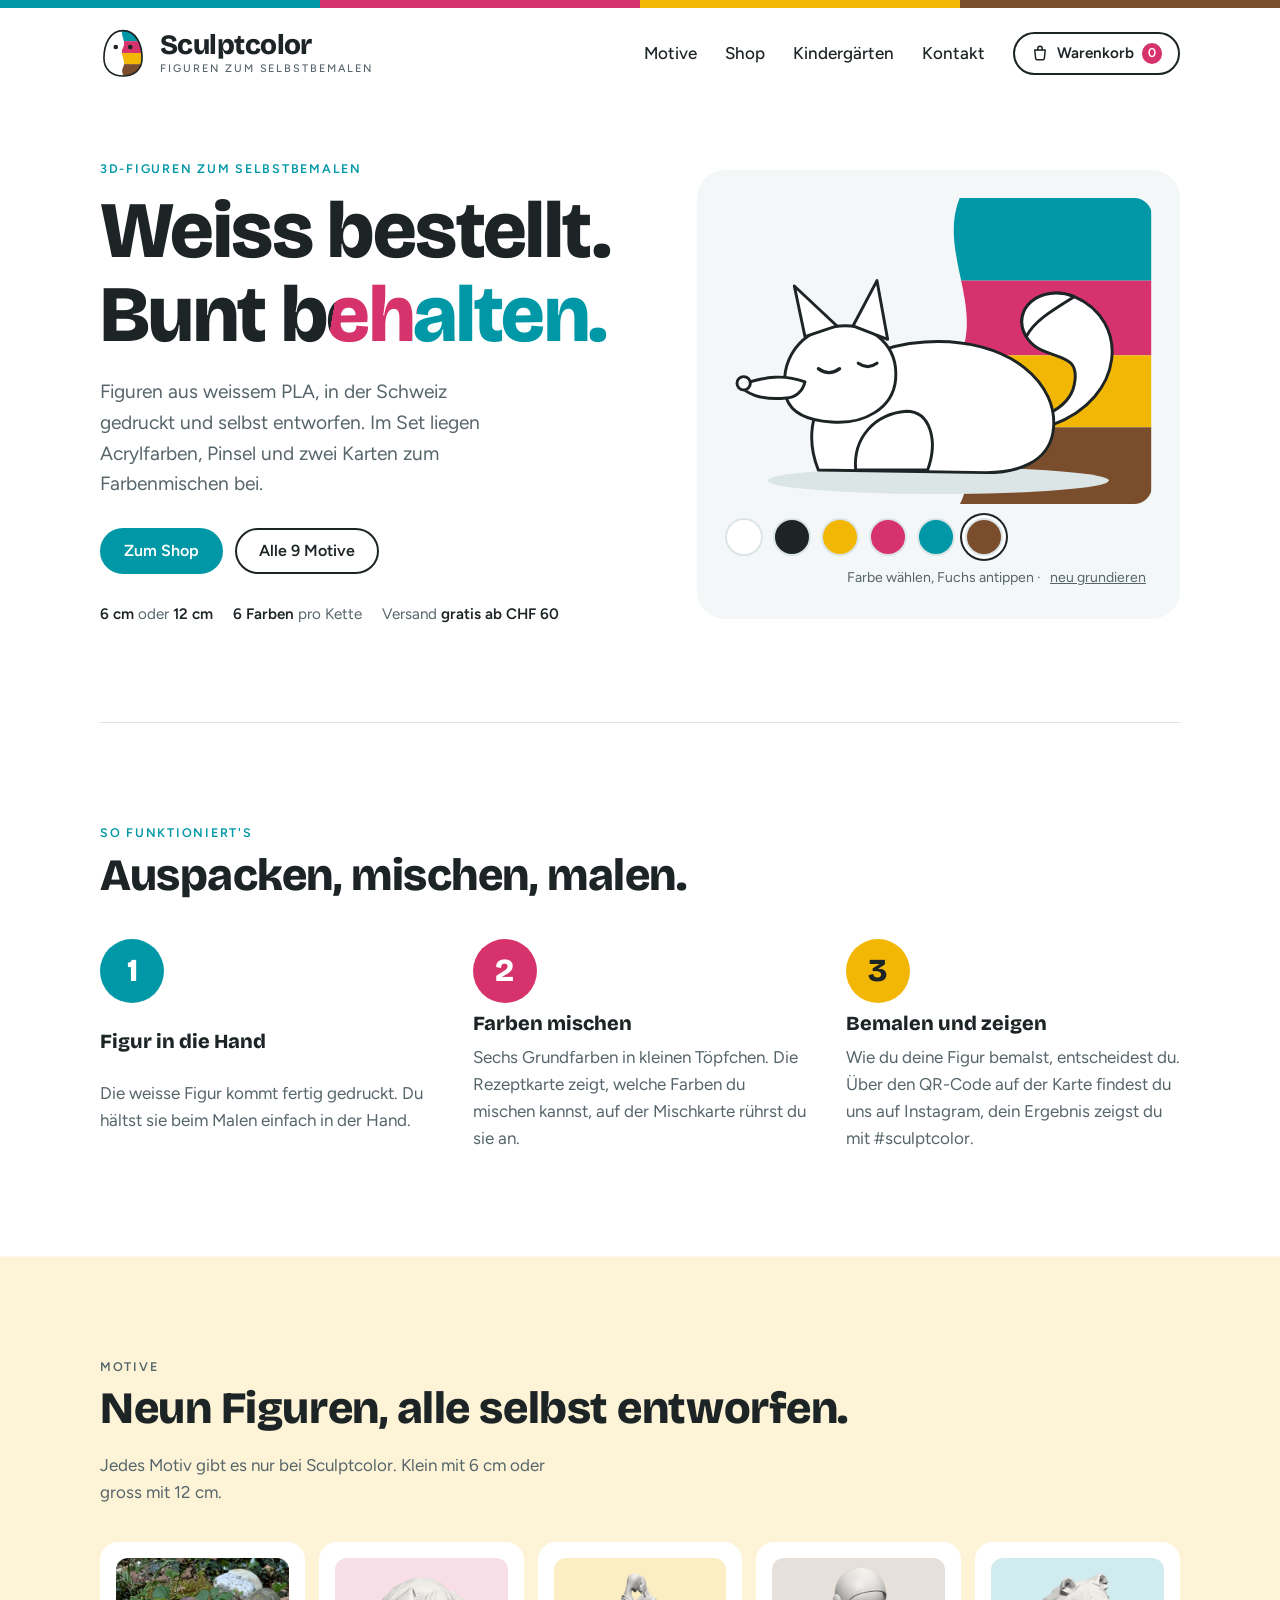
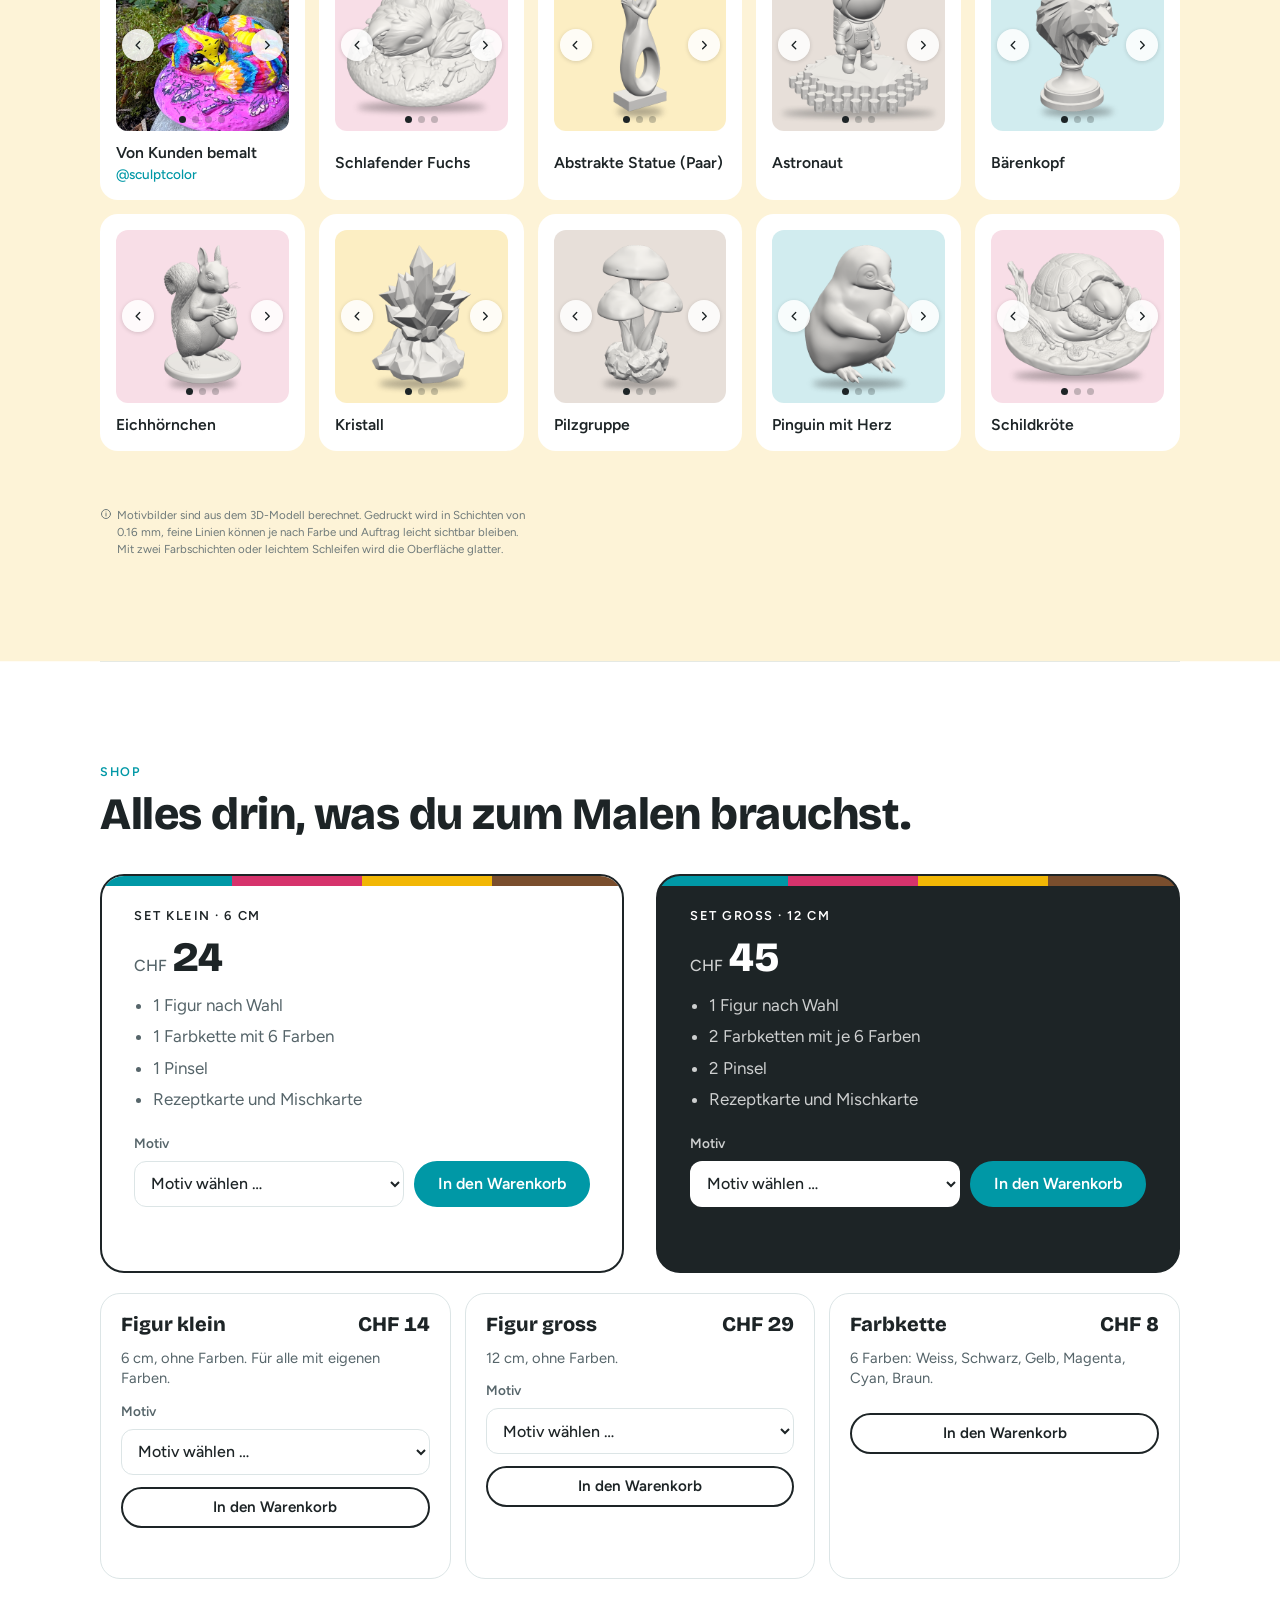
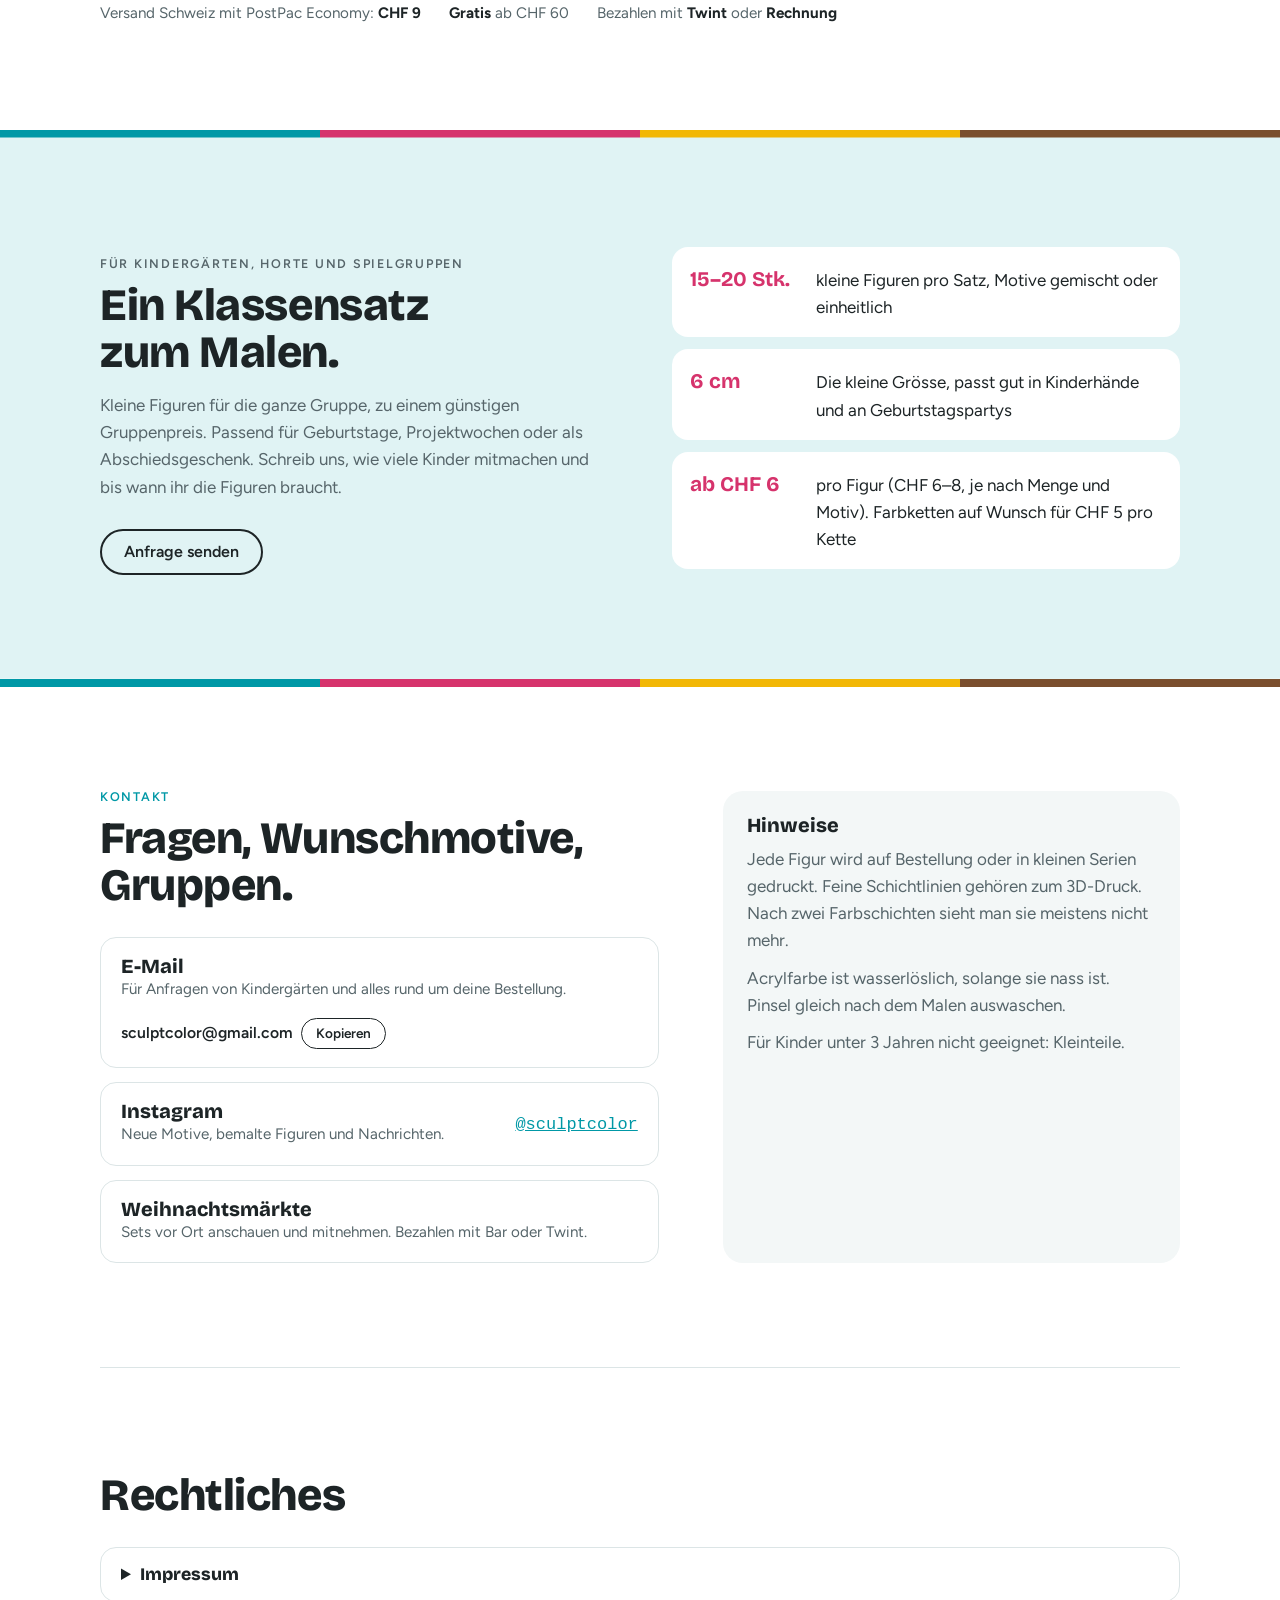
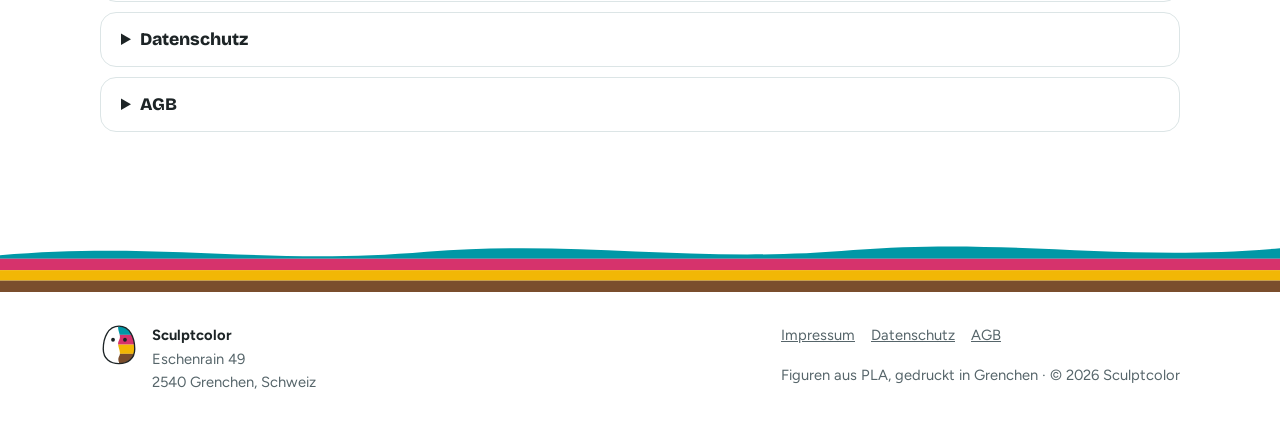
==== app/public/index.html @ d61a9b88 "Initial commit: generic site-engine template with decoupled config" ====
<!doctype html>
<html lang="de-CH">
<head>
<meta charset="utf-8">
<meta name="viewport" content="width=device-width,initial-scale=1,viewport-fit=cover">
<meta name="description" content="Sculptcolor – 3D-gedruckte Figuren aus weissem PLA zum Selbstbemalen. Sets mit Acrylfarben, Pinsel und Mischkarten, gedruckt in Grenchen.">
<link rel="icon" href="img/favicon.svg" type="image/svg+xml">
<style>body{margin:0}[hidden]{display:none!important}img{max-width:100%}</style>
<title>Sculptcolor</title>
<link rel="preconnect" href="https://fonts.googleapis.com">
<link rel="stylesheet" href="https://fonts.googleapis.com/css2?family=Bricolage+Grotesque:opsz,wght@12..96,500;12..96,800&family=Figtree:wght@400;500;600&display=swap">
<script id="produkte" type="application/json">
{
  "versand": { "preis": 9, "gratis_ab_betrag": 60 },
  "motive": ["Schlafender Fuchs", "Abstrakte Statue (Paar)", "Astronaut", "Bärenkopf", "Eichhörnchen", "Kristall", "Pilzgruppe", "Pinguin mit Herz", "Schildkröte"],
  "produkte": [
    { "id": "set-klein",   "name": "Set klein",   "groesse": "6 cm",     "preis": 24, "motive": 1, "set": true },
    { "id": "set-gross",   "name": "Set gross",   "groesse": "12 cm",    "preis": 45, "motive": 1, "set": true },
    { "id": "figur-klein", "name": "Figur klein", "groesse": "6 cm",     "preis": 14, "motive": 1 },
    { "id": "figur-gross", "name": "Figur gross", "groesse": "12 cm",    "preis": 29, "motive": 1 },
    { "id": "farbkette",   "name": "Farbkette",   "groesse": "6 Farben", "preis": 8,  "motive": 0 },
    { "id": "sticker",     "name": "Sticker-Set", "groesse": "5 Logo-Sticker", "preis": 2, "motive": 0 }
  ]
}
</script>
<style>
/* Layout: weisse Figur trifft Farbe – helle Fläche, bemalbarer Fuchs als Hero, Shop mit Warenkorb-Schublade */
:root{
  --bg:#FFFFFF; --surface:#F3F7F7; --ink:#1D2426; --muted:#56656A; --line:#DCE5E6;
  --cyan:#0098A6; --magenta:#D6336C; --yellow:#F2B705; --brown:#7A4E2D;
  --raw:#FFFFFF; --raw-edge:#C9D3D5; --on-accent:#FFFFFF; --error:#B3261E; --ok:#1B7F4B;
  --logo-1:#0098A6; --logo-2:#D6336C; --logo-3:#F2B705; --logo-4:#7A4E2D; --logo-line:#1D2426;
  --display:"Bricolage Grotesque", "Arial Black", system-ui, sans-serif;
  --body:"Figtree", system-ui, -apple-system, "Segoe UI", sans-serif;
}
@media (prefers-color-scheme: dark){:root:not([data-theme="light"]){
  --bg:#141A1C; --surface:#1D2426; --ink:#EEF3F3; --muted:#A3B1B4; --line:#2F3A3D;
  --cyan:#2BB8C5; --magenta:#E8578A; --yellow:#F5C432; --brown:#B07A52;
  --raw:#F4F6F6; --raw-edge:#6D7B7E; --on-accent:#0F1416; --error:#FF8A80; --ok:#6FD39C;
  --logo-1:#23B5C2; --logo-2:#E04A7F; --logo-3:#F2B705; --logo-4:#A9774F; --logo-line:transparent; color-scheme:dark }}
:root[data-theme="dark"]{
  --bg:#141A1C; --surface:#1D2426; --ink:#EEF3F3; --muted:#A3B1B4; --line:#2F3A3D;
  --cyan:#2BB8C5; --magenta:#E8578A; --yellow:#F5C432; --brown:#B07A52;
  --raw:#F4F6F6; --raw-edge:#6D7B7E; --on-accent:#0F1416; --error:#FF8A80; --ok:#6FD39C;
  --logo-1:#23B5C2; --logo-2:#E04A7F; --logo-3:#F2B705; --logo-4:#A9774F; --logo-line:transparent; color-scheme:dark }

*{box-sizing:border-box}
body{background:var(--bg);color:var(--ink);font:400 1.0625rem/1.6 var(--body);padding-inline:clamp(16px,4vw,48px);overflow-x:clip}

/* Logo-Streifen als Gestaltungselement */
.topbar{display:flex;height:8px;width:100vw;margin-left:calc(50% - 50vw)}
.topbar span{flex:1}
.band{display:block;width:100vw;height:clamp(36px,5vw,56px);margin-left:calc(50% - 50vw)}
.tint-cyan,.tint-yellow{position:relative;box-shadow:0 0 0 100vmax var(--tint);clip-path:inset(0 -100vmax);background:var(--tint);border-top:0}
.tint-cyan{--tint:color-mix(in srgb,var(--logo-1) 12%,var(--bg))}
.tint-yellow{--tint:color-mix(in srgb,var(--logo-3) 16%,var(--bg))}
.wrap{max-width:1080px;margin-inline:auto}
h1,h2,h3{font-family:var(--display);font-weight:800;line-height:1.05;text-wrap:balance;margin:0}
h2{font-size:clamp(1.9rem,4vw,2.8rem);letter-spacing:-.01em}
h3{font-size:1.25rem;font-weight:800}
p{margin:0}
a{color:var(--cyan)}
a:focus-visible,button:focus-visible,select:focus-visible,input:focus-visible,textarea:focus-visible,summary:focus-visible{outline:3px solid var(--magenta);outline-offset:3px;border-radius:6px}
.eyebrow{font:600 .78rem/1 var(--body);letter-spacing:.14em;text-transform:uppercase;color:var(--cyan)}
section{padding-block:clamp(56px,9vw,104px);border-top:1px solid var(--line)}

/* Kopf */
header{display:flex;align-items:center;justify-content:space-between;gap:16px;padding-block:20px;flex-wrap:wrap}
.brand{display:flex;align-items:center;gap:14px;text-decoration:none;color:var(--ink)}
.brand .mark{width:46px;height:auto;flex:none}
.brand .word{display:flex;flex-direction:column;gap:5px}
.brand .name{font:800 1.75rem/1 var(--display);letter-spacing:-.02em}
.brand .tag{font:500 .68rem/1 var(--body);letter-spacing:.18em;text-transform:uppercase;color:var(--muted)}
.headright{display:flex;align-items:center;gap:clamp(12px,2.4vw,28px);flex-wrap:wrap}
nav{display:flex;gap:clamp(12px,2.4vw,28px);flex-wrap:wrap}
nav a{color:var(--ink);text-decoration:none;font-weight:500}
nav a:hover{color:var(--cyan)}
.cartbtn{display:inline-flex;align-items:center;gap:8px;padding:9px 16px;border-radius:999px;border:2px solid var(--ink);background:var(--bg);color:var(--ink);font:600 .95rem/1 var(--body);cursor:pointer}
.cartbtn .count{min-width:1.6em;height:1.6em;padding-inline:.3em;border-radius:999px;background:var(--magenta);color:#FFFFFF;display:inline-grid;place-items:center;font-size:.8rem;font-variant-numeric:tabular-nums}
.foot-brand{display:flex;gap:14px;align-items:flex-start}
.foot-brand .mark{width:38px;height:auto;flex:none}

/* Hero */
.hero{display:grid;grid-template-columns:1.05fr .95fr;gap:clamp(24px,5vw,64px);align-items:center;padding-block:clamp(24px,5vw,64px) clamp(56px,8vw,96px)}
.hero > *{min-width:0}
.hero h1{font-size:clamp(2.6rem,7vw,5rem);letter-spacing:-.02em}
.hero h1 .split{background:linear-gradient(100deg,var(--ink) 0 46%,var(--magenta) 46% 62%,var(--cyan) 62%);-webkit-background-clip:text;background-clip:text;color:transparent}
.lead{font-size:1.2rem;color:var(--muted);max-width:34ch;margin-top:20px}
.cta{display:flex;gap:12px;flex-wrap:wrap;margin-top:28px}
.btn{display:inline-flex;align-items:center;justify-content:center;gap:8px;padding:13px 22px;border-radius:999px;font:600 1rem/1 var(--body);text-decoration:none;border:2px solid var(--ink);color:var(--ink);background:transparent;cursor:pointer}
.btn.primary{background:var(--cyan);border-color:var(--cyan);color:var(--on-accent)}
.btn:hover{transform:translateY(-1px)}
.btn[disabled]{opacity:.6;cursor:progress;transform:none}
.facts{display:flex;gap:20px;flex-wrap:wrap;margin-top:28px;color:var(--muted);font-size:.95rem}
.facts b{color:var(--ink);font-weight:600}

/* Malstation */
.studio{background:var(--surface);border-radius:28px;padding:clamp(18px,3vw,28px)}
.studio svg{width:100%;height:auto;display:block;border-radius:18px}
.studio svg .part{cursor:pointer;transition:fill .25s ease}
.studio svg .part:hover{stroke-width:3}
.palette{display:flex;align-items:center;gap:10px;flex-wrap:wrap;margin-top:14px}
.pot{width:38px;height:38px;border-radius:50%;border:2px solid var(--line);cursor:pointer;padding:0;position:relative}
.pot[aria-pressed="true"]{box-shadow:0 0 0 3px var(--bg),0 0 0 5px var(--ink)}
.palette .hint{font-size:.88rem;color:var(--muted);margin-left:auto}
.reset{background:none;border:0;color:var(--muted);text-decoration:underline;cursor:pointer;font:inherit;font-size:.88rem}

/* Ablauf */
.steps{display:grid;grid-template-columns:repeat(3,1fr);gap:clamp(20px,3vw,40px);margin-top:40px}
.step{display:grid;gap:10px;min-width:0}
.step .n{width:64px;height:64px;border-radius:50%;display:grid;place-items:center;font:800 2rem/1 var(--display);background:var(--logo-1);color:#FFFFFF}
.step:nth-child(2) .n{background:var(--logo-2)}
.step:nth-child(3) .n{background:var(--logo-3);color:#1D2426}
.step p{color:var(--muted)}

/* Motive */
.head{display:flex;justify-content:space-between;align-items:end;gap:20px;flex-wrap:wrap}
.head p{color:var(--muted);max-width:42ch}
.motifs{display:grid;grid-template-columns:repeat(5,1fr);gap:14px;margin-top:36px}
.motif{background:var(--bg);border-radius:18px;padding:16px;display:grid;gap:12px;min-width:0}
.motif .art{aspect-ratio:1;max-width:100%;border-radius:12px;display:grid;place-items:center;background:color-mix(in srgb,var(--logo-1) 18%,var(--bg))}
.motif:nth-child(4n+2) .art{background:color-mix(in srgb,var(--logo-2) 16%,var(--bg))}
.motif:nth-child(4n+3) .art{background:color-mix(in srgb,var(--logo-3) 24%,var(--bg))}
.motif:nth-child(4n+4) .art{background:color-mix(in srgb,var(--logo-4) 18%,var(--bg))}
.motif .art svg{width:62%;height:auto}
.motif .art{position:relative;overflow:hidden}
.motif .art img{width:100%;height:100%;object-fit:contain;display:block}
.motif .art img.foto{object-fit:cover}
.lightbox figure img[src$=".jpg"]{border-radius:14px}
.gal{position:relative;width:100%;height:100%;display:block;padding:0;border:0;background:none;cursor:zoom-in}
.gal-nav{position:absolute;top:50%;transform:translateY(-50%);width:32px;height:32px;border-radius:50%;border:0;background:color-mix(in srgb,var(--bg) 85%,transparent);color:var(--ink);display:grid;place-items:center;cursor:pointer;box-shadow:0 1px 4px rgba(0,0,0,.15)}
.gal-nav.prev{left:6px}.gal-nav.next{right:6px}
.dots{position:absolute;left:0;right:0;bottom:8px;display:flex;justify-content:center;gap:6px;pointer-events:none}
.dots i{width:7px;height:7px;border-radius:50%;background:color-mix(in srgb,var(--ink) 25%,transparent)}
.dots i.on{background:var(--ink)}
.lightbox{position:fixed;inset:0;z-index:60;display:grid;place-items:center;padding:16px}
.lightbox .lb-bg{position:absolute;inset:0;background:rgba(10,16,18,.72)}
.lightbox figure{position:relative;margin:0;width:min(760px,100%);background:var(--lb,#FBF3DC);border-radius:24px;padding:clamp(12px,3vw,24px);display:grid;gap:10px;box-shadow:0 20px 60px rgba(0,0,0,.35)}
.lightbox figure img{width:100%;height:auto;aspect-ratio:1;object-fit:contain;display:block}
.lightbox figcaption{display:flex;justify-content:space-between;align-items:center;gap:12px;font-weight:600;color:#1D2426}
.lightbox .gal-nav{width:44px;height:44px}
.lightbox .lb-x{position:absolute;top:10px;right:10px;width:44px;height:44px;border-radius:50%;border:0;background:rgba(255,255,255,.9);color:#1D2426;display:grid;place-items:center;cursor:pointer}
.motif span{font-weight:600;font-size:.98rem;line-height:1.3}
.community .art{background:linear-gradient(135deg,color-mix(in srgb,var(--logo-1) 22%,var(--bg)),color-mix(in srgb,var(--logo-2) 20%,var(--bg)))!important}
.cm-empty{display:flex;flex-direction:column;align-items:center;justify-content:center;gap:5px;width:100%;height:100%;padding:10px;text-align:center;text-decoration:none;color:var(--ink)}
.cm-empty b{font:800 .9rem/1.15 var(--display)}
.cm-empty small{font-size:.7rem;line-height:1.3;color:var(--muted)}
.community .cm-empty svg{width:40px!important;height:44px!important;flex:none;margin:0}
.cm-ig{font-weight:500;font-size:.85rem;color:var(--cyan);text-decoration:none;white-space:nowrap}
.motif-note{display:flex;gap:5px;align-items:flex-start;margin-top:clamp(36px,5vw,56px);max-width:62ch;color:var(--muted);font-size:.72rem;line-height:1.45;opacity:.85}
.motif-note svg{flex:none;width:12px;height:12px;margin-top:1px;color:var(--muted)}

/* Shop */
.prices{display:grid;grid-template-columns:1fr 1fr;gap:clamp(20px,3vw,32px);margin-top:36px}
.set{border:2px solid var(--ink);border-radius:24px;padding:clamp(26px,3vw,34px) clamp(22px,3vw,32px) clamp(22px,3vw,32px);display:grid;gap:14px;align-content:start;min-width:0;position:relative;overflow:hidden}
.set::before{content:"";position:absolute;inset:0 0 auto 0;height:10px;background:linear-gradient(90deg,var(--logo-1) 0 25%,var(--logo-2) 25% 50%,var(--logo-3) 50% 75%,var(--logo-4) 75%)}
.set.big{background:var(--ink);color:var(--bg);border-color:var(--ink)}
.set.big .price small,.set.big li,.set.big .field span{color:color-mix(in srgb,var(--bg) 78%,transparent)}
.set .size{font:600 .8rem/1 var(--body);letter-spacing:.12em;text-transform:uppercase}
.price{font:800 2.6rem/1 var(--display);font-variant-numeric:tabular-nums}
.price small{font:500 1rem/1 var(--body);color:var(--muted);margin-right:6px}
.set ul{margin:0;padding-left:1.1em;color:var(--muted);display:grid;gap:4px}
.buy{display:flex;gap:10px;align-items:end;flex-wrap:wrap;margin-top:6px}
.buy .field{flex:1 1 180px}
.field{display:grid;gap:6px;min-width:0}
.field span{font-size:.85rem;font-weight:600;color:var(--muted)}
select,input,textarea{width:100%;font:500 1rem/1.3 var(--body);color:var(--ink);background:var(--bg);border:1.5px solid var(--line);border-radius:12px;padding:11px 12px;min-height:46px}
textarea{min-height:84px;resize:vertical}
.set.big select{border-color:color-mix(in srgb,var(--bg) 30%,transparent)}
.added{font-size:.88rem;font-weight:600;color:var(--ok);min-height:1.3em}
.set.big .added{color:var(--logo-3)}
.extras{display:grid;grid-template-columns:repeat(3,1fr);gap:14px;margin-top:20px}
.prod{border:1.5px solid var(--line);border-radius:20px;padding:20px;display:grid;gap:12px;align-content:start;min-width:0}
.prod-top{display:flex;justify-content:space-between;align-items:baseline;gap:10px}
.prod-top .p{font:800 1.3rem/1 var(--display);white-space:nowrap;font-variant-numeric:tabular-nums}
.prod .sub{color:var(--muted);font-size:.92rem;line-height:1.4}
.prod .btn{padding:11px 16px;font-size:.95rem}
.ship{display:flex;gap:10px 28px;flex-wrap:wrap;margin-top:22px;color:var(--muted);font-size:.95rem}
.ship b{color:var(--ink)}

/* Kindergarten */
.kiga{display:grid;grid-template-columns:1fr 1fr;gap:clamp(24px,5vw,64px);align-items:center}
.kiga > *{min-width:0}
.kiga p{color:var(--muted);margin-top:16px;max-width:46ch}
.kiga ul{list-style:none;margin:0;padding:0;display:grid;gap:12px}
.kiga li{display:flex;gap:14px;align-items:baseline;padding:16px 18px;background:var(--bg);border-radius:16px}
.kiga li b{font-family:var(--display);font-size:1.3rem;flex:0 0 5.4em;white-space:nowrap;color:var(--magenta)}
.kiga li span{min-width:0}

/* Bestellen / Kontakt */
.order{display:grid;grid-template-columns:1.1fr .9fr;gap:clamp(24px,5vw,64px)}
.order > *{min-width:0}
.ways{display:grid;gap:14px;margin-top:28px}
.way{display:flex;justify-content:space-between;align-items:center;gap:16px;padding:18px 20px;border:1px solid var(--line);border-radius:16px;flex-wrap:wrap}
.way > div:first-child{min-width:0}
.way p{color:var(--muted);font-size:.95rem}
.copy{display:flex;align-items:center;gap:8px;flex-wrap:wrap}
.copy code{font:600 .98rem/1.2 var(--body);user-select:all;overflow-wrap:anywhere}
.mini{font:600 .85rem/1 var(--body);padding:8px 14px;border-radius:999px;border:1.5px solid var(--ink);background:none;color:var(--ink);cursor:pointer}
.note{background:var(--surface);border-radius:20px;padding:24px;display:grid;gap:10px;align-content:start}
.note p{color:var(--muted)}

/* Rechtliches */
.legal{display:grid;gap:10px;margin-top:28px}
.legal details{border:1px solid var(--line);border-radius:16px;padding:0 20px}
.legal summary{cursor:pointer;padding-block:16px;font:800 1.1rem/1.2 var(--display);list-style-position:inside}
.legal .txt{padding-bottom:20px;color:var(--muted);display:grid;gap:12px;max-width:70ch;font-size:.97rem}
.legal .txt h4{margin:6px 0 0;color:var(--ink);font:600 1rem/1.3 var(--body)}
.legal .txt ul{margin:0;padding-left:1.1em;display:grid;gap:4px}

footer{border-top:1px solid var(--line);padding-block:32px 48px;display:flex;justify-content:space-between;gap:20px;flex-wrap:wrap;color:var(--muted);font-size:.92rem}
footer address{font-style:normal}
footer .links{display:flex;gap:16px;flex-wrap:wrap}
footer .links a{color:var(--muted)}

/* Warenkorb-Schublade */
.fab{position:fixed;right:16px;bottom:calc(16px + env(safe-area-inset-bottom, 0px));z-index:30;display:inline-flex;align-items:center;gap:10px;padding:14px 20px;border-radius:999px;border:0;background:var(--ink);color:var(--bg);font:600 1rem/1 var(--body);cursor:pointer;box-shadow:0 8px 24px rgba(0,0,0,.22);font-variant-numeric:tabular-nums}
.fab .count{background:var(--magenta);color:#FFFFFF;border-radius:999px;min-width:1.7em;height:1.7em;display:inline-grid;place-items:center;font-size:.85rem;padding-inline:.3em}
.drawer{position:fixed;inset:0;z-index:50}
.backdrop{position:absolute;inset:0;background:rgba(10,16,18,.5)}
.panel{position:absolute;top:0;right:0;bottom:0;width:min(460px,100%);background:var(--bg);color:var(--ink);overflow-y:auto;padding:calc(20px + env(safe-area-inset-top, 0px)) 20px calc(28px + env(safe-area-inset-bottom, 0px));display:grid;gap:18px;align-content:start;box-shadow:-12px 0 40px rgba(0,0,0,.25)}
.panel-head{display:flex;justify-content:space-between;align-items:center;gap:12px}
.panel-head h2{font-size:1.8rem}
.x{width:44px;height:44px;border-radius:50%;border:1.5px solid var(--line);background:var(--bg);color:var(--ink);display:grid;place-items:center;cursor:pointer}
.panel .topbar{width:auto;margin:0 -20px;height:6px}
#cart-list{list-style:none;margin:0;padding:0;display:grid;gap:10px}
.line{display:grid;grid-template-columns:1fr auto;gap:6px 12px;padding:14px;border-radius:14px;background:var(--surface)}
.line .t{font-weight:600;min-width:0}
.line .m{grid-column:1;color:var(--muted);font-size:.9rem;line-height:1.35}
.line .amt{font-weight:600;font-variant-numeric:tabular-nums;text-align:right;white-space:nowrap}
.qty{display:flex;align-items:center;gap:6px;grid-column:1 / -1}
.qty button{width:34px;height:34px;border-radius:50%;border:1.5px solid var(--line);background:var(--bg);color:var(--ink);font:600 1.1rem/1 var(--body);cursor:pointer}
.qty output{min-width:2ch;text-align:center;font-variant-numeric:tabular-nums;font-weight:600}
.qty .rm{margin-left:auto;width:auto;border:0;background:none;text-decoration:underline;color:var(--muted);font-size:.88rem}
.sum{display:grid;grid-template-columns:1fr auto;gap:6px 12px;margin:0;font-variant-numeric:tabular-nums}
.sum dt{color:var(--muted)}
.sum dd{margin:0;text-align:right}
.sum .total{font:800 1.3rem/1.2 var(--display);color:var(--ink)}
.shiphint{font-size:.9rem;color:var(--muted);background:color-mix(in srgb,var(--logo-3) 18%,var(--bg));border-radius:12px;padding:10px 12px;display:grid;gap:8px;justify-items:start}
.shiphint b{color:var(--ink)}
.checkout{display:grid;gap:14px;border-top:1px solid var(--line);padding-top:18px}
.checkout h3{font-size:1.35rem}
.row2{display:grid;grid-template-columns:7.5em 1fr;gap:10px}
.row2 > *{min-width:0}
.radios{display:grid;gap:8px;border:0;padding:0;margin:0}
.radios legend{font-size:.85rem;font-weight:600;color:var(--muted);margin-bottom:6px;padding:0}
.radio{display:flex;gap:10px;align-items:flex-start;padding:12px;border:1.5px solid var(--line);border-radius:12px;cursor:pointer}
.radio input,.check input{width:20px;height:20px;min-height:0;margin:2px 0 0;flex:none;accent-color:var(--cyan)}
.radio small{display:block;color:var(--muted);font-size:.85rem}
.check{display:flex;gap:10px;align-items:flex-start;font-size:.95rem}
.hp{position:absolute;left:-9999px;width:1px;height:1px;overflow:hidden}
.err{color:var(--error);font-weight:600;font-size:.95rem}
.done{display:grid;gap:12px}
.done .big{font:800 1.6rem/1.15 var(--display)}
.done pre{white-space:pre-wrap;overflow-wrap:anywhere;background:var(--surface);border-radius:12px;padding:14px;font:500 .85rem/1.5 ui-monospace,SFMono-Regular,Menlo,monospace;margin:0}
.preview{font-size:.88rem;background:color-mix(in srgb,var(--logo-1) 14%,var(--bg));border-radius:12px;padding:10px 12px}

@media (max-width:860px){
  .hero,.kiga,.order,.prices{grid-template-columns:1fr}
  .motifs{grid-template-columns:repeat(3,1fr)}
  .steps{grid-template-columns:1fr}
}
@media (max-width:640px){
  .extras{grid-template-columns:1fr}
}
@media (max-width:480px){
  .motifs{grid-template-columns:repeat(2,1fr)}
  .extras{grid-template-columns:1fr}
  nav{display:none}
  .brand .mark{width:40px}
  .brand .name{font-size:1.5rem}
  .palette .hint{margin-left:0;width:100%}
}
@media (prefers-reduced-motion:reduce){*{transition:none!important}.btn:hover{transform:none}}
</style>
</head>
<body>

<svg width="0" height="0" style="position:absolute" aria-hidden="true">
  <defs>
    <clipPath id="sc-wave"><path d="M0 22 C150 6 250 34 400 18 C550 4 650 32 800 16 C950 2 1050 30 1200 14 L1200 64 L0 64Z"/></clipPath>
    <clipPath id="sc-half"><path d="M70 0C58 20 82 40 70 60C58 80 82 100 70 120C62 136 76 146 70 154L140 154L140 0Z"/></clipPath>
    <clipPath id="sc-egg"><path d="M70 8C110 8 128 50 128 92C128 128 102 146 70 146C38 146 12 128 12 92C12 50 30 8 70 8Z"/></clipPath>
    <symbol id="sc-mark" viewBox="0 0 140 154">
      <path d="M70 8C110 8 128 50 128 92C128 128 102 146 70 146C38 146 12 128 12 92C12 50 30 8 70 8Z" fill="#FFFFFF"/>
      <g clip-path="url(#sc-egg)"><g clip-path="url(#sc-half)">
        <rect x="40" y="0" width="110" height="40" fill="var(--logo-1)"/>
        <rect x="40" y="40" width="110" height="36" fill="var(--logo-2)"/>
        <rect x="40" y="76" width="110" height="34" fill="var(--logo-3)"/>
        <rect x="40" y="110" width="110" height="44" fill="var(--logo-4)"/>
      </g></g>
      <path d="M70 8C110 8 128 50 128 92C128 128 102 146 70 146C38 146 12 128 12 92C12 50 30 8 70 8Z" fill="none" stroke="var(--logo-line)" stroke-width="5"/>
      <circle cx="48" cy="58" r="7" fill="#1D2426"/><circle cx="92" cy="58" r="7" fill="#1D2426"/>
    </symbol>
  </defs>
</svg>

<div class="wrap">
<div class="topbar" aria-hidden="true"><span style="background:var(--logo-1)"></span><span style="background:var(--logo-2)"></span><span style="background:var(--logo-3)"></span><span style="background:var(--logo-4)"></span></div>
<header>
  <a class="brand" href="#top" aria-label="Sculptcolor Startseite">
    <svg class="mark" viewBox="0 0 140 154" aria-hidden="true"><use href="#sc-mark"/></svg>
    <span class="word"><span class="name">Sculptcolor</span><span class="tag">Figuren zum Selbstbemalen</span></span>
  </a>
  <div class="headright">
    <nav aria-label="Hauptnavigation">
      <a href="#motive">Motive</a>
      <a href="#shop">Shop</a>
      <a href="#kindergarten">Kindergärten</a>
      <a href="#kontakt">Kontakt</a>
    </nav>
    <button class="cartbtn" type="button" data-open-cart>
      <svg width="18" height="18" viewBox="0 0 24 24" fill="none" stroke="currentColor" stroke-width="2" stroke-linecap="round" stroke-linejoin="round" aria-hidden="true"><path d="M5 8h14l-1.2 11.2a2 2 0 0 1-2 1.8H8.2a2 2 0 0 1-2-1.8z"/><path d="M9 8V6a3 3 0 0 1 6 0v2"/></svg>
      Warenkorb <span class="count" data-count>0</span>
    </button>
  </div>
</header>

<div class="hero" id="top">
  <div>
    <p class="eyebrow">3D-Figuren zum Selbstbemalen</p>
    <h1 style="margin-top:14px">Weiss bestellt. <span class="split">Bunt behalten.</span></h1>
    <p class="lead">Figuren aus weissem PLA, in der Schweiz gedruckt und selbst entworfen. Im Set liegen Acrylfarben, Pinsel und zwei Karten zum Farbenmischen bei.</p>
    <div class="cta">
      <a class="btn primary" href="#shop">Zum Shop</a>
      <a class="btn" href="#motive">Alle 9 Motive</a>
    </div>
    <div class="facts">
      <span><b>6 cm</b> oder <b>12 cm</b></span>
      <span><b>6 Farben</b> pro Kette</span>
      <span>Versand <b>gratis ab CHF 60</b></span>
    </div>
  </div>

  <div class="studio" aria-label="Probier es aus: Fuchs bemalen">
    <svg viewBox="0 0 320 230" role="img" aria-labelledby="foxtitle">
      <title id="foxtitle">Schlafender Fuchs zum Anmalen. Farbe wählen, dann auf eine Fläche tippen.</title>
      <clipPath id="fox-half"><path d="M176 0 C160 40 194 80 176 120 C160 160 194 196 176 230 L320 230 L320 0Z"/></clipPath>
      <g clip-path="url(#fox-half)" aria-hidden="true">
        <rect x="0" y="0" width="320" height="62" fill="var(--logo-1)"/>
        <rect x="0" y="62" width="320" height="56" fill="var(--logo-2)"/>
        <rect x="0" y="118" width="320" height="54" fill="var(--logo-3)"/>
        <rect x="0" y="172" width="320" height="58" fill="var(--logo-4)"/>
      </g>
      <ellipse cx="160" cy="212" rx="128" ry="10" fill="var(--line)"/>
      <path class="part" d="M246 170 C300 150 304 92 262 74 C236 64 214 84 226 104 C238 124 268 112 262 140 C258 160 232 168 210 170Z" fill="var(--raw)" stroke="var(--ink)" stroke-width="2.2" stroke-linejoin="round"/>
      <path class="part" d="M262 74 C236 64 214 84 226 104 C232 92 246 84 262 74Z" fill="var(--raw)" stroke="var(--ink)" stroke-width="2.2" stroke-linejoin="round"/>
      <path class="part" d="M70 204 C52 160 84 112 150 108 C214 104 252 140 246 176 C242 198 220 206 196 206Z" fill="var(--raw)" stroke="var(--ink)" stroke-width="2.2" stroke-linejoin="round"/>
      <path class="part" d="M98 204 C96 180 112 162 136 160 C154 160 160 182 152 204Z" fill="var(--raw)" stroke="var(--ink)" stroke-width="2.2" stroke-linejoin="round"/>
      <path class="part" d="M46 150 C40 122 56 98 86 96 C112 94 130 112 128 136 C126 158 104 170 80 168 C64 167 50 162 46 150Z" fill="var(--raw)" stroke="var(--ink)" stroke-width="2.2" stroke-linejoin="round"/>
      <path class="part" d="M60 104 L52 66 L84 96Z" fill="var(--raw)" stroke="var(--ink)" stroke-width="2.2" stroke-linejoin="round"/>
      <path class="part" d="M96 96 L114 62 L122 106Z" fill="var(--raw)" stroke="var(--ink)" stroke-width="2.2" stroke-linejoin="round"/>
      <path class="part" d="M46 150 C26 152 14 146 12 140 C30 134 44 132 60 138 C58 146 52 150 46 150Z" fill="var(--raw)" stroke="var(--ink)" stroke-width="2.2" stroke-linejoin="round"/>
      <circle class="part" cx="14" cy="139" r="5" fill="var(--raw)" stroke="var(--ink)" stroke-width="2.2"/>
      <path d="M70 128 q8 6 16 0" fill="none" stroke="var(--ink)" stroke-width="2.4" stroke-linecap="round"/>
      <path d="M100 124 q7 5 14 0" fill="none" stroke="var(--ink)" stroke-width="2.4" stroke-linecap="round"/>
    </svg>
    <div class="palette" role="group" aria-label="Farbkette">
      <button class="pot" style="background:#FFFFFF" data-c="#FFFFFF" aria-label="Weiss" aria-pressed="false"></button>
      <button class="pot" style="background:#1D2426" data-c="#1D2426" aria-label="Schwarz" aria-pressed="false"></button>
      <button class="pot" style="background:#F2B705" data-c="#F2B705" aria-label="Gelb" aria-pressed="false"></button>
      <button class="pot" style="background:#D6336C" data-c="#D6336C" aria-label="Magenta" aria-pressed="false"></button>
      <button class="pot" style="background:#0098A6" data-c="#0098A6" aria-label="Cyan" aria-pressed="false"></button>
      <button class="pot" style="background:#7A4E2D" data-c="#7A4E2D" aria-label="Braun" aria-pressed="true"></button>
      <span class="hint">Farbe wählen, Fuchs antippen · <button class="reset" id="reset" type="button">neu grundieren</button></span>
    </div>
  </div>
</div>

<section aria-labelledby="ablauf">
  <p class="eyebrow">So funktioniert's</p>
  <h2 id="ablauf" style="margin-top:12px">Auspacken, mischen, malen.</h2>
  <div class="steps">
    <div class="step"><span class="n">1</span><h3>Figur in die Hand</h3><p>Die weisse Figur kommt fertig gedruckt. Du hältst sie beim Malen einfach in der Hand.</p></div>
    <div class="step"><span class="n">2</span><h3>Farben mischen</h3><p>Sechs Grundfarben in kleinen Töpfchen. Die Rezeptkarte zeigt, welche Farben du mischen kannst, auf der Mischkarte rührst du sie an.</p></div>
    <div class="step"><span class="n">3</span><h3>Bemalen und zeigen</h3><p>Wie du deine Figur bemalst, entscheidest du. Über den QR-Code auf der Karte findest du uns auf Instagram, dein Ergebnis zeigst du mit #sculptcolor.</p></div>
  </div>
</section>

<section id="motive" class="tint-yellow" aria-labelledby="motive-h">
  <div class="head">
    <div><p class="eyebrow">Motive</p><h2 id="motive-h" style="margin-top:12px">Neun Figuren, alle selbst entworfen.</h2></div>
    <p>Jedes Motiv gibt es nur bei Sculptcolor. Klein mit 6 cm oder gross mit 12 cm.</p>
  </div>
  <div class="motifs" id="motifs"></div>
  <p class="motif-note"><svg width="18" height="18" viewBox="0 0 24 24" fill="none" stroke="currentColor" stroke-width="2" stroke-linecap="round" stroke-linejoin="round" aria-hidden="true"><circle cx="12" cy="12" r="9"/><path d="M12 11v5M12 8h.01"/></svg><span>Motivbilder sind aus dem 3D-Modell berechnet. Gedruckt wird in Schichten von 0.16&nbsp;mm, feine Linien können je nach Farbe und Auftrag leicht sichtbar bleiben. Mit zwei Farbschichten oder leichtem Schleifen wird die Oberfläche glatter.</span></p>
</section>

<section id="shop" aria-labelledby="shop-h">
  <p class="eyebrow">Shop</p>
  <h2 id="shop-h" style="margin-top:12px">Alles drin, was du zum Malen brauchst.</h2>
  <div class="prices">
    <article class="set" data-product="set-klein">
      <span class="size">Set klein · 6 cm</span>
      <div class="price"><small>CHF</small><span data-price>24</span></div>
      <ul><li>1 Figur nach Wahl</li><li>1 Farbkette mit 6 Farben</li><li>1 Pinsel</li><li>Rezeptkarte und Mischkarte</li></ul>
      <div class="buy"><div data-selects></div><button class="btn primary" type="button" data-add>In den Warenkorb</button></div>
      <p class="added" data-added aria-live="polite"></p>
    </article>
    <article class="set big" data-product="set-gross">
      <span class="size">Set gross · 12 cm</span>
      <div class="price"><small>CHF</small><span data-price>45</span></div>
      <ul><li>1 Figur nach Wahl</li><li>2 Farbketten mit je 6 Farben</li><li>2 Pinsel</li><li>Rezeptkarte und Mischkarte</li></ul>
      <div class="buy"><div data-selects></div><button class="btn primary" type="button" data-add>In den Warenkorb</button></div>
      <p class="added" data-added aria-live="polite"></p>
    </article>
  </div>
  <div class="extras">
    <article class="prod" data-product="figur-klein">
      <div class="prod-top"><h3>Figur klein</h3><span class="p">CHF <span data-price>14</span></span></div>
      <p class="sub">6 cm, ohne Farben. Für alle mit eigenen Farben.</p>
      <div data-selects></div>
      <button class="btn" type="button" data-add>In den Warenkorb</button>
      <p class="added" data-added aria-live="polite"></p>
    </article>
    <article class="prod" data-product="figur-gross">
      <div class="prod-top"><h3>Figur gross</h3><span class="p">CHF <span data-price>29</span></span></div>
      <p class="sub">12 cm, ohne Farben.</p>
      <div data-selects></div>
      <button class="btn" type="button" data-add>In den Warenkorb</button>
      <p class="added" data-added aria-live="polite"></p>
    </article>
    <article class="prod" data-product="farbkette">
      <div class="prod-top"><h3>Farbkette</h3><span class="p">CHF <span data-price>8</span></span></div>
      <p class="sub">6 Farben: Weiss, Schwarz, Gelb, Magenta, Cyan, Braun.</p>
      <div data-selects></div>
      <button class="btn" type="button" data-add>In den Warenkorb</button>
      <p class="added" data-added aria-live="polite"></p>
    </article>
  </div>
  <div class="ship">
    <span>Versand Schweiz mit PostPac Economy: <b>CHF 9</b></span>
    <span><b>Gratis</b> ab CHF 60</span>
    <span>Bezahlen mit <b>Twint</b> oder <b>Rechnung</b></span>
  </div>
</section>

<div class="topbar" aria-hidden="true"><span style="background:var(--logo-1)"></span><span style="background:var(--logo-2)"></span><span style="background:var(--logo-3)"></span><span style="background:var(--logo-4)"></span></div>
<section id="kindergarten" class="tint-cyan" aria-labelledby="kiga-h">
  <div class="kiga">
    <div>
      <p class="eyebrow">Für Kindergärten, Horte und Spielgruppen</p>
      <h2 id="kiga-h" style="margin-top:12px">Ein Klassensatz zum Malen.</h2>
      <p>Kleine Figuren für die ganze Gruppe, zu einem günstigen Gruppenpreis. Passend für Geburtstage, Projektwochen oder als Abschiedsgeschenk. Schreib uns, wie viele Kinder mitmachen und bis wann ihr die Figuren braucht.</p>
      <div class="cta"><a class="btn" href="#kontakt">Anfrage senden</a></div>
    </div>
    <ul>
      <li><b>15–20 Stk.</b><span>kleine Figuren pro Satz, Motive gemischt oder einheitlich</span></li>
      <li><b>6 cm</b><span>Die kleine Grösse, passt gut in Kinderhände und an Geburtstagspartys</span></li>
      <li><b>ab CHF 6</b><span>pro Figur (CHF 6–8, je nach Menge und Motiv). Farbketten auf Wunsch für CHF 5 pro Kette</span></li>
    </ul>
  </div>
</section>

<div class="topbar" aria-hidden="true"><span style="background:var(--logo-1)"></span><span style="background:var(--logo-2)"></span><span style="background:var(--logo-3)"></span><span style="background:var(--logo-4)"></span></div>
<section id="kontakt" style="border-top:0" aria-labelledby="kontakt-h">
  <div class="order">
    <div>
      <p class="eyebrow">Kontakt</p>
      <h2 id="kontakt-h" style="margin-top:12px">Fragen, Wunschmotive, Gruppen.</h2>
      <div class="ways">
        <div class="way">
          <div><h3>E-Mail</h3><p>Für Anfragen von Kindergärten und alles rund um deine Bestellung.</p></div>
          <div class="copy"><code id="mail">sculptcolor@gmail.com</code><button class="mini" type="button" id="copymail">Kopieren</button></div>
        </div>
        <div class="way">
          <div><h3>Instagram</h3><p>Neue Motive, bemalte Figuren und Nachrichten.</p></div>
          <a href="https://www.instagram.com/sculptcolor/" target="_blank" rel="noopener"><code>@sculptcolor</code></a>
        </div>
        <div class="way">
          <div><h3>Weihnachtsmärkte</h3><p>Sets vor Ort anschauen und mitnehmen. Bezahlen mit Bar oder Twint.</p></div>
        </div>
      </div>
    </div>
    <aside class="note">
      <h3>Hinweise</h3>
      <p>Jede Figur wird auf Bestellung oder in kleinen Serien gedruckt. Feine Schichtlinien gehören zum 3D-Druck. Nach zwei Farbschichten sieht man sie meistens nicht mehr.</p>
      <p>Acrylfarbe ist wasserlöslich, solange sie nass ist. Pinsel gleich nach dem Malen auswaschen.</p>
      <p>Für Kinder unter 3 Jahren nicht geeignet: Kleinteile.</p>
    </aside>
  </div>
</section>

<section id="rechtliches" aria-labelledby="recht-h">
  <h2 id="recht-h">Rechtliches</h2>
  <div class="legal">
    <details id="impressum">
      <summary>Impressum</summary>
      <div class="txt">
        <p><b style="color:var(--ink)">Sculptcolor</b><br>Inhaber: Dominique Fankhauser<br>Eschenrain 49, 2540 Grenchen, Schweiz<br>E-Mail: sculptcolor@gmail.com</p>
        <p>Einzelunternehmen. Sculptcolor ist nicht mehrwertsteuerpflichtig, darum wird keine Mehrwertsteuer ausgewiesen.</p>
      </div>
    </details>
    <details id="datenschutz">
      <summary>Datenschutz</summary>
      <div class="txt">
        <p>Verantwortlich für die Bearbeitung deiner Daten ist Sculptcolor (Adresse im Impressum). Wir halten uns an das Schweizer Datenschutzgesetz (DSG).</p>
        <h4>Welche Daten wir bearbeiten</h4>
        <p>Wenn du bestellst: Name, Lieferadresse, E-Mail-Adresse, freiwillig deine Telefonnummer, die bestellten Artikel und deine Nachricht. Wir brauchen diese Daten, um deine Bestellung abzuwickeln, zu versenden und bei Fragen mit dir Kontakt aufzunehmen.</p>
        <h4>Wer die Daten sonst noch erhält</h4>
        <ul>
          <li>Die Schweizerische Post: Name und Adresse für den Versand.</li>
          <li>Google (Gmail): Bestellungen und Bestätigungen werden per Gmail verschickt. Google kann Daten auch ausserhalb der Schweiz bearbeiten.</li>
          <li>Cloudflare: Die Webseite wird über Cloudflare ausgeliefert. Dabei fallen technische Verbindungsdaten wie die IP-Adresse an.</li>
          <li>Google Fonts: Die Schriften werden von Google geladen. Dabei wird deine IP-Adresse an Google übermittelt.</li>
        </ul>
        <h4>Speicherung</h4>
        <p>Bestelldaten speichern wir auf unserem eigenen Server in der Schweiz. Buchhaltungsbelege bewahren wir so lange auf, wie es das Gesetz verlangt (in der Regel 10 Jahre). Wir verwenden keine Cookies und kein Tracking. Der Warenkorb wird nur in deinem Browser gespeichert.</p>
        <h4>Deine Rechte</h4>
        <p>Du kannst jederzeit Auskunft über deine Daten verlangen, sie berichtigen oder löschen lassen, soweit keine Aufbewahrungspflicht besteht. Schreib dazu an sculptcolor@gmail.com.</p>
        <p>Stand: Oktober 2026</p>
      </div>
    </details>
    <details id="agb">
      <summary>AGB</summary>
      <div class="txt">
        <h4>1. Geltung</h4>
        <p>Diese Bedingungen gelten für Bestellungen über diese Webseite. Wir liefern nur innerhalb der Schweiz.</p>
        <h4>2. Bestellung und Vertrag</h4>
        <p>Mit dem Absenden schickst du uns eine verbindliche Bestellung. Der Vertrag kommt zustande, wenn wir dir die Bestellung per E-Mail mit der Zahlungsanfrage bestätigen.</p>
        <h4>3. Preise und Versand</h4>
        <p>Alle Preise in Schweizer Franken. Keine Mehrwertsteuer, da Sculptcolor nicht mehrwertsteuerpflichtig ist. Versand mit PostPac Economy kostet CHF 9 und ist gratis ab CHF 60 Warenwert.</p>
        <h4>4. Zahlung</h4>
        <p>Du bezahlst mit Twint oder per Banküberweisung innert 10 Tagen. Nach der Bestellung erhältst du von uns die Twint-Anfrage oder die Rechnung per E-Mail. Wir versenden nach Eingang der Zahlung.</p>
        <h4>5. Lieferung</h4>
        <p>Die Figuren werden für dich gedruckt. Wir versenden in der Regel innert 7 Arbeitstagen nach Zahlungseingang.</p>
        <h4>6. Rückgabe</h4>
        <p>Unbemalte Figuren und ungeöffnete Farbketten kannst du innert 14 Tagen nach Erhalt zurückschicken. Die Rücksendekosten trägst du. Wir erstatten den Kaufpreis innert 14 Tagen nach Eingang der Ware. Bemalte Figuren sind von der Rückgabe ausgeschlossen.</p>
        <h4>7. Beschädigte oder fehlerhafte Ware</h4>
        <p>Melde uns Transportschäden oder Fehldrucke innert 7 Tagen nach Erhalt mit einem Foto. Du erhältst kostenlos Ersatz oder dein Geld zurück.</p>
        <h4>8. Sicherheit</h4>
        <p>Die Figuren enthalten Kleinteile und sind nicht für Kinder unter 3 Jahren geeignet. Kinder sollten beim Malen beaufsichtigt werden.</p>
        <h4>9. Recht und Gerichtsstand</h4>
        <p>Es gilt Schweizer Recht. Gerichtsstand ist Grenchen, soweit gesetzlich zulässig.</p>
        <p>Stand: Oktober 2026</p>
      </div>
    </details>
  </div>
</section>

<svg class="band" viewBox="0 0 1200 64" preserveAspectRatio="none" aria-hidden="true">
  <g clip-path="url(#sc-wave)"><rect width="1200" height="26" fill="var(--logo-1)"/><rect y="26" width="1200" height="13" fill="var(--logo-2)"/><rect y="39" width="1200" height="12" fill="var(--logo-3)"/><rect y="51" width="1200" height="13" fill="var(--logo-4)"/></g>
</svg>
<footer style="border-top:0">
  <div class="foot-brand">
    <svg class="mark" viewBox="0 0 140 154" aria-hidden="true"><use href="#sc-mark"/></svg>
    <address><b style="color:var(--ink)">Sculptcolor</b><br>Eschenrain 49<br>2540 Grenchen, Schweiz</address>
  </div>
  <div style="display:grid;gap:8px">
    <div class="links"><a href="#impressum" data-legal>Impressum</a><a href="#datenschutz" data-legal>Datenschutz</a><a href="#agb" data-legal>AGB</a></div>
    <span>Figuren aus PLA, gedruckt in Grenchen · © 2026 Sculptcolor</span>
  </div>
</footer>
</div>

<button class="fab" type="button" id="fab" data-open-cart hidden>Warenkorb <span class="count" data-count>0</span> <span>CHF <span id="fab-total">0</span></span></button>

<div class="drawer" id="drawer" hidden role="dialog" aria-modal="true" aria-labelledby="cart-h">
  <div class="backdrop" data-close></div>
  <div class="panel">
    <div class="topbar" aria-hidden="true"><span style="background:var(--logo-1)"></span><span style="background:var(--logo-2)"></span><span style="background:var(--logo-3)"></span><span style="background:var(--logo-4)"></span></div>
    <div class="panel-head">
      <h2 id="cart-h">Warenkorb</h2>
      <button class="x" type="button" data-close aria-label="Warenkorb schliessen">
        <svg width="18" height="18" viewBox="0 0 24 24" fill="none" stroke="currentColor" stroke-width="2.4" stroke-linecap="round" aria-hidden="true"><path d="M6 6l12 12M18 6L6 18"/></svg>
      </button>
    </div>

    <div id="cart-main">
      <p id="cart-empty" hidden>Noch nichts im Warenkorb. <a href="#shop" data-close>Zum Shop</a></p>
      <div id="cart-filled" style="display:grid;gap:16px">
        <ul id="cart-list"></ul>
        <dl class="sum" id="cart-sum"></dl>
        <div class="shiphint" id="ship-hint" hidden></div>

        <form class="checkout" id="checkout" novalidate>
          <h3>Lieferadresse</h3>
          <label class="field" for="f-name"><span>Vor- und Nachname</span><input id="f-name" name="name" autocomplete="name" required maxlength="80"></label>
          <label class="field" for="f-email"><span>E-Mail</span><input id="f-email" name="email" type="email" autocomplete="email" required maxlength="120"></label>
          <label class="field" for="f-tel"><span>Telefon (freiwillig)</span><input id="f-tel" name="telefon" type="tel" autocomplete="tel" maxlength="40"></label>
          <label class="field" for="f-strasse"><span>Strasse und Nr.</span><input id="f-strasse" name="strasse" autocomplete="street-address" required maxlength="120"></label>
          <div class="row2">
            <label class="field" for="f-plz"><span>PLZ</span><input id="f-plz" name="plz" inputmode="numeric" autocomplete="postal-code" required pattern="[0-9]{4}" maxlength="4"></label>
            <label class="field" for="f-ort"><span>Ort</span><input id="f-ort" name="ort" autocomplete="address-level2" required maxlength="80"></label>
          </div>
          <p style="font-size:.88rem;color:var(--muted)">Wir liefern nur innerhalb der Schweiz.</p>

          <fieldset class="radios">
            <legend>Bezahlung</legend>
            <label class="radio" for="z-twint"><input type="radio" id="z-twint" name="zahlung" value="Twint" checked><span>Twint<small>Du erhältst eine Zahlungsanfrage per E-Mail.</small></span></label>
            <label class="radio" for="z-rechnung"><input type="radio" id="z-rechnung" name="zahlung" value="Rechnung"><span>Rechnung<small>Banküberweisung innert 10 Tagen.</small></span></label>
          </fieldset>

          <label class="field" for="f-msg"><span>Nachricht (freiwillig)</span><textarea id="f-msg" name="nachricht" maxlength="1000" placeholder="z. B. Geschenk, Wunschtermin"></textarea></label>
          <div class="hp" aria-hidden="true"><label for="f-website">Webseite</label><input id="f-website" name="website" tabindex="-1" autocomplete="off"></div>
          <label class="check" for="f-agb"><input type="checkbox" id="f-agb" name="agb" required><span>Ich habe die <a href="#agb" data-legal>AGB</a> und die <a href="#datenschutz" data-legal>Datenschutzerklärung</a> gelesen.</span></label>

          <p class="err" id="form-err" role="alert" hidden></p>
          <button class="btn primary" type="submit" id="submit">Bestellung absenden</button>
          <p style="font-size:.85rem;color:var(--muted)">Du bezahlst erst nach unserer Bestätigung per E-Mail.</p>
        </form>
      </div>
    </div>

    <div class="done" id="done" hidden></div>
  </div>
</div>

<script>
(function(){
  // Hier schickt die Seite Bestellungen hin. Leer = Vorschau ohne Versand.
  var ORDER_URL = "/api/bestellung";

  var CAT = JSON.parse(document.getElementById("produkte").textContent);
  var PROD = {}; CAT.produkte.forEach(function(p){ PROD[p.id] = p; });
  var V = CAT.versand;
  function chf(n){ return (Math.round(n * 100) / 100).toFixed(2).replace(/\.00$/, ".–"); }
  function esc(s){ return String(s).replace(/[&<>"']/g, function(c){ return {"&":"&amp;","<":"&lt;",">":"&gt;",'"':"&quot;","'":"&#39;"}[c]; }); }

  // Malstation
  var color = "#7A4E2D";
  var pots = document.querySelectorAll(".pot");
  pots.forEach(function(p){
    p.addEventListener("click", function(){
      color = p.dataset.c;
      pots.forEach(function(o){ o.setAttribute("aria-pressed", o === p ? "true" : "false"); });
    });
  });
  var parts = document.querySelectorAll(".studio .part");
  parts.forEach(function(el){ el.addEventListener("click", function(){ el.setAttribute("fill", color); }); });
  document.getElementById("reset").addEventListener("click", function(){
    parts.forEach(function(el){ el.setAttribute("fill", "var(--raw)"); });
  });

  // Motive (schlichte Silhouetten als Platzhalter, bis Bilder vorhanden sind)
  var S = 'fill="var(--raw)" stroke="var(--ink)" stroke-width="3" stroke-linejoin="round"';
  var ART = {
    "Schlafender Fuchs": '<path '+S+' d="M14 70 C10 46 30 32 50 34 C74 36 88 52 84 70Z"/><path '+S+' d="M84 70 C98 62 96 42 82 40 C74 46 80 56 74 62"/>',
    "Abstrakte Statue (Paar)": '<path '+S+' d="M30 90 C24 60 40 40 36 14 C50 22 52 56 46 90Z"/><path '+S+' d="M54 90 C50 64 62 46 64 22 C76 34 74 64 70 90Z"/>',
    "Astronaut": '<circle '+S+' cx="50" cy="34" r="20"/><rect '+S+' x="38" y="26" width="24" height="14" rx="7"/><path '+S+' d="M30 90 C30 64 38 56 50 56 C62 56 70 64 70 90Z"/>',
    "Bärenkopf": '<circle '+S+' cx="28" cy="28" r="11"/><circle '+S+' cx="72" cy="28" r="11"/><circle '+S+' cx="50" cy="54" r="30"/><ellipse '+S+' cx="50" cy="64" rx="12" ry="9"/>',
    "Eichhörnchen": '<path '+S+' d="M60 88 C92 80 96 30 70 18 C56 14 52 32 64 40 C76 50 72 70 58 72Z"/><path '+S+' d="M30 88 C24 64 30 50 42 46 C54 44 60 60 58 88Z"/><circle '+S+' cx="40" cy="38" r="12"/>',
    "Kristall": '<path '+S+' d="M50 10 L76 36 L64 90 L36 90 L24 36Z"/><path fill="none" stroke="var(--ink)" stroke-width="3" d="M24 36 L76 36 M50 10 L44 36 L50 90"/>',
    "Pilzgruppe": '<path '+S+' d="M20 56 C20 34 52 34 52 56Z"/><path '+S+' d="M30 56 L30 86 L42 86 L42 56"/><path '+S+' d="M52 66 C52 48 82 48 82 66Z"/><path '+S+' d="M62 66 L62 86 L72 86 L72 66"/>',
    "Pinguin mit Herz": '<path '+S+' d="M30 88 C22 50 34 14 50 14 C66 14 78 50 70 88Z"/><path '+S+' d="M50 54 C44 46 36 52 42 60 L50 68 L58 60 C64 52 56 46 50 54Z"/>',
    "Schildkröte": '<path '+S+' d="M18 70 C18 40 76 36 80 70Z"/><circle '+S+' cx="86" cy="62" r="8"/><path fill="none" stroke="var(--ink)" stroke-width="3" d="M34 70 L36 52 M50 70 L50 46 M64 70 L64 52"/>'
  };
  // Gerenderte Bilder der echten 3D-Modelle (freigestellt); Motive ohne Bild zeigen die Skizze
  var IMG = { "Astronaut": [
    ["img/astronaut-1.png","schräg von vorne, unbemalt"],
    ["img/astronaut-2.png","halb bemalt als Beispiel"],
    ["img/astronaut-3.png","von vorne, unbemalt"] ],
    "Schlafender Fuchs": [["img/fuchs-1.png","schräg von vorne, unbemalt"],["img/fuchs-2.png","halb bemalt als Beispiel"],["img/fuchs-3.png","von vorne, unbemalt"]],
    "Abstrakte Statue (Paar)": [["img/statue-1.png","schräg von vorne, unbemalt"],["img/statue-2.png","halb bemalt als Beispiel"],["img/statue-3.png","von vorne, unbemalt"]],
    "Bärenkopf": [["img/baer-1.png","schräg von vorne, unbemalt"],["img/baer-2.png","halb bemalt als Beispiel"],["img/baer-3.png","von vorne, unbemalt"]],
    "Eichhörnchen": [["img/eichhoernchen-1.png","schräg von vorne, unbemalt"],["img/eichhoernchen-2.png","halb bemalt als Beispiel"],["img/eichhoernchen-3.png","von vorne, unbemalt"]],
    "Kristall": [["img/kristall-1.png","schräg von vorne, unbemalt"],["img/kristall-2.png","halb bemalt als Beispiel"],["img/kristall-3.png","von vorne, unbemalt"]],
    "Pilzgruppe": [["img/pilz-1.png","schräg von vorne, unbemalt"],["img/pilz-2.png","halb bemalt als Beispiel"],["img/pilz-3.png","von vorne, unbemalt"]],
    "Pinguin mit Herz": [["img/pinguin-1.png","schräg von vorne, unbemalt"],["img/pinguin-2.png","halb bemalt als Beispiel"],["img/pinguin-3.png","von vorne, unbemalt"]],
    "Schildkröte": [["img/schildkroete-1.png","schräg von vorne, unbemalt"],["img/schildkroete-2.png","halb bemalt als Beispiel"],["img/schildkroete-3.png","von vorne, unbemalt"]] };
  var ARROW = function(d){ return '<svg width="16" height="16" viewBox="0 0 24 24" fill="none" stroke="currentColor" stroke-width="2.6" stroke-linecap="round" stroke-linejoin="round" aria-hidden="true"><path d="'+(d<0?'M15 5l-7 7 7 7':'M9 5l7 7-7 7')+'"/></svg>'; };
  var gstate = {};
  function galHtml(m){
    var L = IMG[m], i = gstate[m] || 0, im = L[i];
    return '<button type="button" class="gal" data-zoom="'+esc(m)+'" aria-label="'+esc(m)+' gross anzeigen"><img'+(/\.jpe?g$/.test(im[0]) ? ' class="foto"' : '')+' src="'+im[0]+'" alt="'+esc(m)+', '+esc(im[1])+'" width="960" height="960" loading="lazy"></button>' +
      (L.length > 1 ? '<button type="button" class="gal-nav prev" data-step="-1" data-m="'+esc(m)+'" aria-label="Vorheriges Bild">'+ARROW(-1)+'</button>' +
      '<button type="button" class="gal-nav next" data-step="1" data-m="'+esc(m)+'" aria-label="Nächstes Bild">'+ARROW(1)+'</button>' +
      '<div class="dots" aria-hidden="true">'+L.map(function(_, k){ return '<i class="'+(k === i ? 'on' : '')+'"></i>'; }).join("")+'</div>' : '');
  }
  // Von Kunden bemalte Figuren (nur mit Erlaubnis zeigen). Eintrag: ["img/kunden/name.jpg", "Fuchs von Anna"]
  var COMMUNITY = [
    ["img/fotos/fuchs-1.jpg","Schlafender Fuchs in Regenbogenfarben"],
    ["img/fotos/pinguin-2.jpg","Pinguin mit Herz"],
    ["img/fotos/schildkroete-1.jpg","Schildkröte mit Metallic-Glanz"],
    ["img/fotos/pinguin-1.jpg","Pinguin mit Herz in der Sonne"] ];
  var CK = "Von Kunden bemalt";
  if (COMMUNITY.length) IMG[CK] = COMMUNITY;
  var IG = "https://www.instagram.com/sculptcolor/";
  var communityCard = '<div class="motif community"><div class="art" data-art="'+CK+'">' +
    (COMMUNITY.length ? galHtml(CK) :
      '<a class="cm-empty" href="'+IG+'" target="_blank" rel="noopener"><svg viewBox="0 0 140 154" width="40" height="44" aria-hidden="true"><use href="#sc-mark"/></svg>' +
      '<b>Bald hier: eure Figuren!</b><small>Zeig uns deine Figur mit #sculptcolor</small></a>') +
    '</div><span>'+CK+' <a class="cm-ig" href="'+IG+'" target="_blank" rel="noopener">@sculptcolor</a></span></div>';
  var motifsEl = document.getElementById("motifs");
  motifsEl.innerHTML = communityCard + CAT.motive.map(function(m){
    var art = IMG[m] ? galHtml(m) : '<svg viewBox="0 0 100 100" aria-hidden="true">'+(ART[m]||"")+'</svg>';
    return '<div class="motif"><div class="art" data-art="'+esc(m)+'">'+art+'</div><span>'+esc(m)+'</span></div>';
  }).join("");
  // Kundenbilder wechseln von selbst (pausiert bei Maus/Fokus, aus bei «weniger Bewegung»)
  var cmBox = motifsEl.querySelector('[data-art="'+CK+'"]'), cmHold = false;
  if (cmBox && COMMUNITY.length > 1 && !matchMedia("(prefers-reduced-motion: reduce)").matches){
    ["mouseenter","focusin"].forEach(function(ev){ cmBox.addEventListener(ev, function(){ cmHold = true; }); });
    ["mouseleave","focusout"].forEach(function(ev){ cmBox.addEventListener(ev, function(){ cmHold = false; }); });
    setInterval(function(){ if (!cmHold && !lb && !document.hidden){ step(CK, 1); cmBox.innerHTML = galHtml(CK); } }, 4500);
  }
  function step(m, d){ var n = IMG[m].length; gstate[m] = ((gstate[m] || 0) + d + n) % n; }
  motifsEl.addEventListener("click", function(e){
    var s = e.target.closest("[data-step]");
    if (s){ var m = s.dataset.m; step(m, +s.dataset.step);
      var box = s.closest("[data-art]"); box.innerHTML = galHtml(m); box.querySelector('[data-step="'+s.dataset.step+'"]').focus(); return; }
    var z = e.target.closest("[data-zoom]"); if (z) openLb(z.dataset.zoom, z.closest(".art"));
  });
  // Grossansicht
  var lb = null, lbM = null, lbFrom = null;
  function lbRender(){
    var L = IMG[lbM], i = gstate[lbM] || 0;
    lb.querySelector("img").src = L[i][0]; lb.querySelector("img").alt = lbM + ", " + L[i][1];
    lb.querySelector(".lb-cap").textContent = lbM + " · " + L[i][1] + (L.length > 1 ? "  (" + (i + 1) + "/" + L.length + ")" : "");
  }
  function openLb(m, artEl){
    lbM = m; lbFrom = document.activeElement;
    lb = document.createElement("div"); lb.className = "lightbox"; lb.setAttribute("role", "dialog"); lb.setAttribute("aria-modal", "true"); lb.setAttribute("aria-label", m + " Grossansicht");
    var multi = IMG[m].length > 1;
    lb.innerHTML = '<div class="lb-bg" data-lbclose></div><figure style="--lb:'+getComputedStyle(artEl).backgroundColor+'"><img src="" alt="" width="960" height="960">' +
      '<figcaption><span class="lb-cap"></span>' + (multi ? '<span style="display:flex;gap:8px"><button type="button" class="gal-nav" style="position:static;transform:none" data-lbstep="-1" aria-label="Vorheriges Bild">'+ARROW(-1)+'</button><button type="button" class="gal-nav" style="position:static;transform:none" data-lbstep="1" aria-label="Nächstes Bild">'+ARROW(1)+'</button></span>' : '') + '</figcaption>' +
      '<button type="button" class="lb-x" data-lbclose aria-label="Schliessen"><svg width="18" height="18" viewBox="0 0 24 24" fill="none" stroke="currentColor" stroke-width="2.4" stroke-linecap="round" aria-hidden="true"><path d="M6 6l12 12M18 6L6 18"/></svg></button></figure>';
    document.body.appendChild(lb); document.body.style.overflow = "hidden"; lbRender();
    lb.querySelector(".lb-x").focus();
    lb.addEventListener("click", function(e){
      if (e.target.closest("[data-lbclose]")) return closeLb();
      var s = e.target.closest("[data-lbstep]"); if (s){ step(lbM, +s.dataset.lbstep); lbRender(); syncCard(); }
    });
  }
  function syncCard(){ var box = motifsEl.querySelector('[data-art="'+lbM.replace(/"/g,'\\"')+'"]'); if (box) box.innerHTML = galHtml(lbM); }
  function closeLb(){ if (!lb) return; lb.remove(); lb = null; document.body.style.overflow = ""; if (lbFrom && lbFrom.isConnected) lbFrom.focus(); }
  document.addEventListener("keydown", function(e){
    if (!lb) return;
    if (e.key === "Escape") closeLb();
    else if ((e.key === "ArrowRight" || e.key === "ArrowLeft") && IMG[lbM].length > 1){ step(lbM, e.key === "ArrowRight" ? 1 : -1); lbRender(); syncCard(); }
  });

  // Produkte: Preise aus dem Katalog, Motivauswahl
  var options = '<option value="">Motiv wählen …</option>' + CAT.motive.map(function(m){ return '<option>'+esc(m)+'</option>'; }).join("");
  document.querySelectorAll("[data-product]").forEach(function(card){
    var p = PROD[card.dataset.product]; if (!p) return;
    card.querySelector("[data-price]").textContent = p.preis;
    var box = card.querySelector("[data-selects]"), html = "";
    for (var i = 1; i <= p.motive; i++){
      var id = "m-" + p.id + "-" + i;
      html += '<label class="field" for="'+id+'"><span>'+(p.motive > 1 ? "Motiv " + i : "Motiv")+'</span><select id="'+id+'">'+options+'</select></label>';
    }
    box.innerHTML = html;
    if (box.parentNode.classList.contains("buy")) box.style.flex = "1 1 200px";
    card.querySelector("[data-add]").addEventListener("click", function(){
      var sels = box.querySelectorAll("select"), ms = [], msg = card.querySelector("[data-added]");
      for (var k = 0; k < sels.length; k++){
        if (!sels[k].value){ sels[k].focus(); msg.style.color = "var(--error)"; msg.textContent = "Bitte zuerst ein Motiv wählen."; return; }
        ms.push(sels[k].value);
      }
      add(p.id, ms);
      msg.style.color = ""; msg.textContent = "Im Warenkorb ✓";
      setTimeout(function(){ msg.textContent = ""; }, 2500);
    });
  });

  // Warenkorb
  var cart = [];
  try { cart = JSON.parse(localStorage.getItem("sc-cart") || "[]").filter(function(l){ return PROD[l.id]; }); } catch(e){ cart = []; }
  function save(){ try { localStorage.setItem("sc-cart", JSON.stringify(cart)); } catch(e){} }
  function add(id, ms){
    var key = id + "|" + ms.join("|");
    var hit = cart.filter(function(l){ return l.id + "|" + l.motive.join("|") === key; })[0];
    if (hit) hit.qty = Math.min(20, hit.qty + 1); else cart.push({ id: id, motive: ms, qty: 1 });
    save(); render();
  }
  function calc(){
    var sub = 0, sets = 0, n = 0;
    cart.forEach(function(l){ var p = PROD[l.id]; sub += p.preis * l.qty; n += l.qty; if (p.set) sets += l.qty; });
    var free = sub >= V.gratis_ab_betrag;
    var ship = n === 0 ? 0 : (free ? 0 : V.preis);
    return { sub: sub, sets: sets, n: n, ship: ship, total: sub + ship, free: free };
  }
  var list = document.getElementById("cart-list");
  function render(){
    var c = calc();
    document.querySelectorAll("[data-count]").forEach(function(el){ el.textContent = c.n; });
    document.getElementById("fab").hidden = c.n === 0;
    document.getElementById("fab-total").textContent = chf(c.total);
    document.getElementById("cart-empty").hidden = c.n > 0;
    document.getElementById("cart-filled").hidden = c.n === 0;
    list.innerHTML = cart.map(function(l, i){
      var p = PROD[l.id];
      return '<li class="line"><span class="t">'+esc(p.name)+' · '+esc(p.groesse)+'</span><span class="amt">CHF '+chf(p.preis * l.qty)+'</span>' +
        (l.motive.length ? '<span class="m">'+esc(l.motive.join(", "))+'</span>' : '') +
        '<div class="qty"><button type="button" data-dec="'+i+'" aria-label="Eins weniger">−</button><output aria-label="Menge">'+l.qty+'</output><button type="button" data-inc="'+i+'" aria-label="Eins mehr">+</button><button type="button" class="rm" data-rm="'+i+'">Entfernen</button></div></li>';
    }).join("");
    document.getElementById("cart-sum").innerHTML =
      '<dt>Zwischensumme</dt><dd>CHF '+chf(c.sub)+'</dd>' +
      '<dt>Versand</dt><dd>'+(c.ship === 0 ? "gratis" : "CHF " + chf(c.ship))+'</dd>' +
      '<dt class="total">Total</dt><dd class="total">CHF '+chf(c.total)+'</dd>';
    var hint = document.getElementById("ship-hint");
    if (c.n > 0 && !c.free){
      var rest = V.gratis_ab_betrag - c.sub;
      hint.hidden = false;
      var tip = rest <= PROD.sticker.preis ? "sticker" : rest <= PROD.farbkette.preis ? "farbkette" : "";
      if (tip === "sticker") hint.innerHTML = "<span>Nur noch CHF " + chf(rest) + " bis zum Gratisversand. Mit dem <b>Sticker-Set</b> (5 Logo-Sticker, CHF " + chf(PROD.sticker.preis) + ") sparst du CHF " + chf(V.preis) + " Porto.</span><button class=\"mini\" type=\"button\" data-quick=\"sticker\">Sticker-Set hinzufügen</button>";
      else if (tip === "farbkette") hint.innerHTML = "<span>Noch CHF " + chf(rest) + " bis zum Gratisversand. Eine zusätzliche <b>Farbkette</b> (CHF " + chf(PROD.farbkette.preis) + ") passt genau, und du sparst CHF " + chf(V.preis) + " Porto.</span><button class=\"mini\" type=\"button\" data-quick=\"farbkette\">Farbkette hinzufügen</button>";
      else hint.textContent = "Noch CHF " + chf(rest) + ", dann ist der Versand gratis.";
    } else hint.hidden = true;
    document.getElementById("submit").textContent = "Bestellung absenden · CHF " + chf(c.total);
  }
  document.getElementById("ship-hint").addEventListener("click", function(e){
    var b = e.target.closest("[data-quick]"); if (b) add(b.dataset.quick, []);
  });
  list.addEventListener("click", function(e){
    var b = e.target.closest("button"); if (!b) return;
    if (b.dataset.inc) cart[+b.dataset.inc].qty = Math.min(20, cart[+b.dataset.inc].qty + 1);
    else if (b.dataset.dec){ var l = cart[+b.dataset.dec]; l.qty -= 1; if (l.qty < 1) cart.splice(+b.dataset.dec, 1); }
    else if (b.dataset.rm) cart.splice(+b.dataset.rm, 1);
    save(); render();
  });

  // Schublade öffnen und schliessen
  var drawer = document.getElementById("drawer"), lastFocus = null;
  function openCart(){ lastFocus = document.activeElement;
    if (!document.getElementById("done").hidden && calc().n === 0){ document.getElementById("done").hidden = true; document.getElementById("cart-main").hidden = false; } drawer.hidden = false; document.body.style.overflow = "hidden"; drawer.querySelector(".x").focus(); }
  function closeCart(){ drawer.hidden = true; document.body.style.overflow = ""; if (lastFocus && lastFocus.focus) lastFocus.focus(); }
  document.querySelectorAll("[data-open-cart]").forEach(function(b){ b.addEventListener("click", openCart); });
  drawer.addEventListener("click", function(e){ if (e.target.closest("[data-close]")) closeCart(); });
  document.addEventListener("keydown", function(e){ if (e.key === "Escape" && !drawer.hidden) closeCart(); });

  // Rechtliches aufklappen
  document.querySelectorAll("[data-legal]").forEach(function(a){
    a.addEventListener("click", function(){
      var d = document.getElementById(a.getAttribute("href").slice(1));
      if (d){ d.open = true; if (!drawer.hidden) closeCart(); setTimeout(function(){ d.scrollIntoView({ block: "start" }); }, 0); }
    });
  });

  // E-Mail kopieren
  document.getElementById("copymail").addEventListener("click", function(){
    var b = this, t = document.getElementById("mail").textContent;
    function ok(){ b.textContent = "Kopiert"; setTimeout(function(){ b.textContent = "Kopieren"; }, 2000); }
    function sel(){ var r = document.createRange(); r.selectNodeContents(document.getElementById("mail")); var s = getSelection(); s.removeAllRanges(); s.addRange(r); b.textContent = "Markiert"; }
    try { navigator.clipboard.writeText(t).then(ok, sel); } catch(e){ sel(); }
  });

  // Bestellung absenden
  var form = document.getElementById("checkout"), err = document.getElementById("form-err"), btn = document.getElementById("submit");
  function fail(msg, el){ err.hidden = false; err.textContent = msg; if (el) el.focus(); }
  form.addEventListener("submit", function(e){
    e.preventDefault(); err.hidden = true;
    if (!cart.length) return fail("Dein Warenkorb ist leer.");
    var f = form.elements;
    var checks = [
      [f.name, "Bitte gib deinen Namen ein."],
      [f.email, "Bitte prüfe deine E-Mail-Adresse."],
      [f.strasse, "Bitte gib Strasse und Hausnummer ein."],
      [f.plz, "Bitte gib eine Schweizer Postleitzahl mit 4 Ziffern ein."],
      [f.ort, "Bitte gib den Ort ein."],
      [f.agb, "Bitte bestätige, dass du die AGB gelesen hast."]
    ];
    for (var i = 0; i < checks.length; i++){ if (!checks[i][0].checkValidity()) return fail(checks[i][1], checks[i][0]); }
    var payload = {
      items: cart.map(function(l){ return { id: l.id, motive: l.motive, qty: l.qty }; }),
      kunde: { name: f.name.value.trim(), email: f.email.value.trim(), telefon: f.telefon.value.trim(), strasse: f.strasse.value.trim(), plz: f.plz.value.trim(), ort: f.ort.value.trim() },
      zahlung: form.querySelector("input[name=zahlung]:checked").value,
      nachricht: f.nachricht.value.trim(),
      agb: f.agb.checked,
      website: f.website.value
    };
    if (!ORDER_URL) return showDone(null, payload);
    btn.disabled = true; btn.textContent = "Wird gesendet …";
    fetch(ORDER_URL, { method: "POST", headers: { "Content-Type": "application/json" }, body: JSON.stringify(payload) })
      .then(function(r){ return r.json().catch(function(){ return { ok: false }; }); })
      .then(function(res){
        if (res.ok){ showDone(res.bestellnummer, payload); cart = []; save(); render(); }
        else { fail(res.fehler || "Die Bestellung konnte nicht gesendet werden. Bitte versuch es nochmals oder schreib an sculptcolor@gmail.com."); }
      })
      .catch(function(){ fail("Keine Verbindung zum Shop. Prüfe deine Internetverbindung und versuch es nochmals."); })
      .then(function(){ btn.disabled = false; render(); });
  });

  function showDone(nr, p){
    var c = calc(), done = document.getElementById("done");
    var lines = p.items.map(function(l){ var pr = PROD[l.id]; return l.qty + " × " + pr.name + " " + pr.groesse + (l.motive.length ? " – " + l.motive.join(", ") : "") + "   CHF " + chf(pr.preis * l.qty); }).join("\n");
    var summary = lines + "\n\nVersand: " + (c.ship ? "CHF " + chf(c.ship) : "gratis") + "\nTotal: CHF " + chf(c.total) + "\n\n" + p.kunde.name + "\n" + p.kunde.strasse + "\n" + p.kunde.plz + " " + p.kunde.ort + "\nZahlung: " + p.zahlung;
    if (nr){
      done.innerHTML = '<p class="eyebrow">Bestellung '+esc(nr)+'</p><p class="big">Danke, '+esc(p.kunde.name.split(" ")[0])+'!</p><p>Wir haben deine Bestellung erhalten und dir eine Bestätigung an '+esc(p.kunde.email)+' geschickt. Die '+(p.zahlung === "Twint" ? "Twint-Anfrage" : "Rechnung")+' folgt per E-Mail.</p><pre>'+esc(summary)+'</pre><button class="btn" type="button" data-close>Schliessen</button>';
    } else {
      done.innerHTML = '<p class="preview">Vorschau: Auf deinem Raspberry Pi geht diese Bestellung als E-Mail an sculptcolor@gmail.com, und die Kundin oder der Kunde erhält eine Bestätigung.</p><p class="big">Danke, '+esc(p.kunde.name.split(" ")[0])+'!</p><pre>'+esc(summary)+'</pre><button class="btn" type="button" id="back">Zurück zum Warenkorb</button>';
      done.querySelector("#back").addEventListener("click", function(){ done.hidden = true; document.getElementById("cart-main").hidden = false; });
    }
    document.getElementById("cart-main").hidden = true;
    done.hidden = false;
    if (nr) form.reset();
  }

  render();
})();
</script>



</body></html>
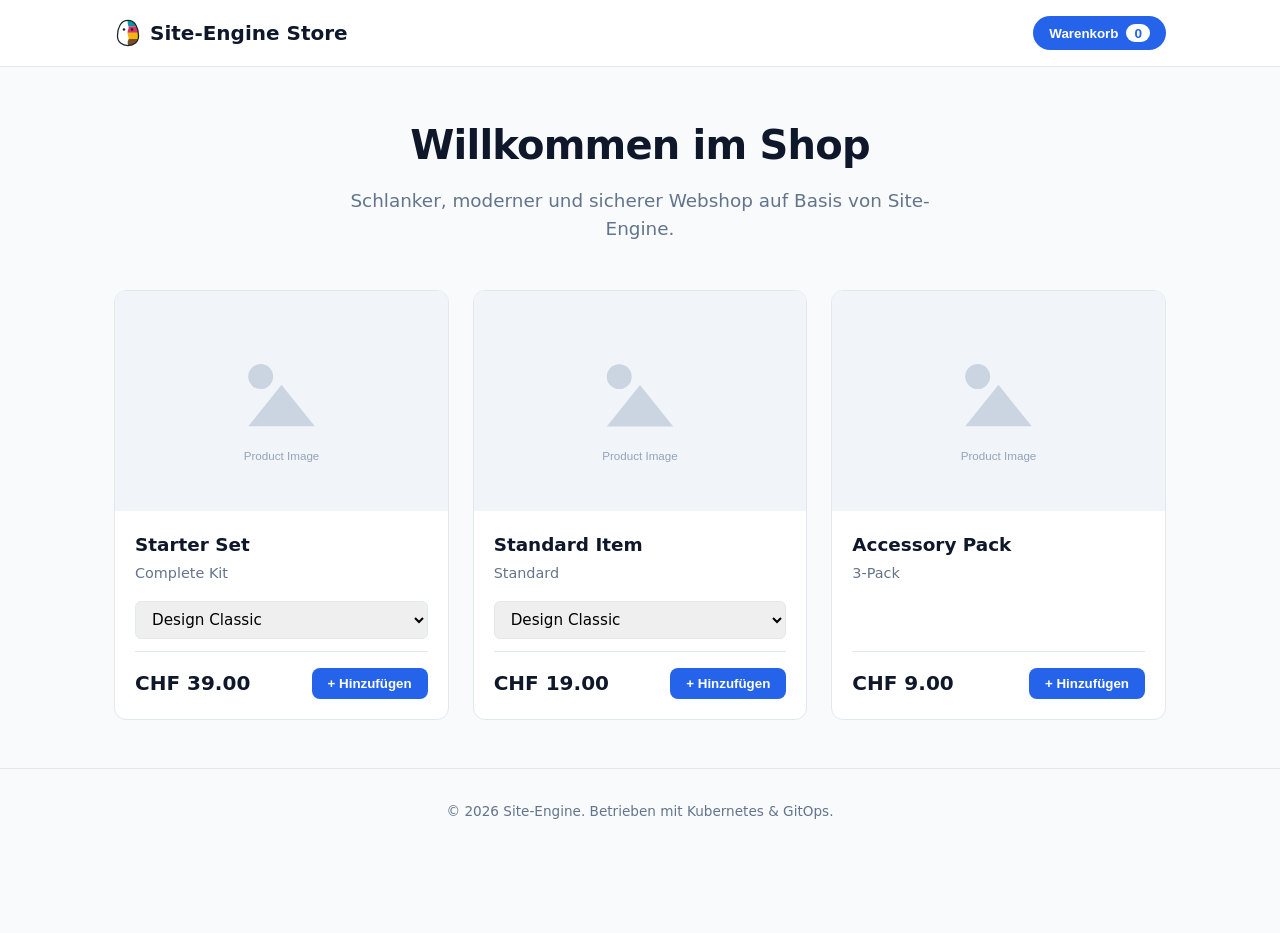
==== commit 9c7b4a9d: "Clean template: remove all client-specific data, use generic demo catalog" ====
--- a/app/public/index.html
+++ b/app/public/index.html
@@ -1,895 +1,353 @@
 <!doctype html>
-<html lang="de-CH">
+<html lang="de">
 <head>
-<meta charset="utf-8">
-<meta name="viewport" content="width=device-width,initial-scale=1,viewport-fit=cover">
-<meta name="description" content="Sculptcolor – 3D-gedruckte Figuren aus weissem PLA zum Selbstbemalen. Sets mit Acrylfarben, Pinsel und Mischkarten, gedruckt in Grenchen.">
-<link rel="icon" href="img/favicon.svg" type="image/svg+xml">
-<style>body{margin:0}[hidden]{display:none!important}img{max-width:100%}</style>
-<title>Sculptcolor</title>
-<link rel="preconnect" href="https://fonts.googleapis.com">
-<link rel="stylesheet" href="https://fonts.googleapis.com/css2?family=Bricolage+Grotesque:opsz,wght@12..96,500;12..96,800&family=Figtree:wght@400;500;600&display=swap">
-<script id="produkte" type="application/json">
-{
-  "versand": { "preis": 9, "gratis_ab_betrag": 60 },
-  "motive": ["Schlafender Fuchs", "Abstrakte Statue (Paar)", "Astronaut", "Bärenkopf", "Eichhörnchen", "Kristall", "Pilzgruppe", "Pinguin mit Herz", "Schildkröte"],
-  "produkte": [
-    { "id": "set-klein",   "name": "Set klein",   "groesse": "6 cm",     "preis": 24, "motive": 1, "set": true },
-    { "id": "set-gross",   "name": "Set gross",   "groesse": "12 cm",    "preis": 45, "motive": 1, "set": true },
-    { "id": "figur-klein", "name": "Figur klein", "groesse": "6 cm",     "preis": 14, "motive": 1 },
-    { "id": "figur-gross", "name": "Figur gross", "groesse": "12 cm",    "preis": 29, "motive": 1 },
-    { "id": "farbkette",   "name": "Farbkette",   "groesse": "6 Farben", "preis": 8,  "motive": 0 },
-    { "id": "sticker",     "name": "Sticker-Set", "groesse": "5 Logo-Sticker", "preis": 2, "motive": 0 }
-  ]
-}
-</script>
-<style>
-/* Layout: weisse Figur trifft Farbe – helle Fläche, bemalbarer Fuchs als Hero, Shop mit Warenkorb-Schublade */
-:root{
-  --bg:#FFFFFF; --surface:#F3F7F7; --ink:#1D2426; --muted:#56656A; --line:#DCE5E6;
-  --cyan:#0098A6; --magenta:#D6336C; --yellow:#F2B705; --brown:#7A4E2D;
-  --raw:#FFFFFF; --raw-edge:#C9D3D5; --on-accent:#FFFFFF; --error:#B3261E; --ok:#1B7F4B;
-  --logo-1:#0098A6; --logo-2:#D6336C; --logo-3:#F2B705; --logo-4:#7A4E2D; --logo-line:#1D2426;
-  --display:"Bricolage Grotesque", "Arial Black", system-ui, sans-serif;
-  --body:"Figtree", system-ui, -apple-system, "Segoe UI", sans-serif;
-}
-@media (prefers-color-scheme: dark){:root:not([data-theme="light"]){
-  --bg:#141A1C; --surface:#1D2426; --ink:#EEF3F3; --muted:#A3B1B4; --line:#2F3A3D;
-  --cyan:#2BB8C5; --magenta:#E8578A; --yellow:#F5C432; --brown:#B07A52;
-  --raw:#F4F6F6; --raw-edge:#6D7B7E; --on-accent:#0F1416; --error:#FF8A80; --ok:#6FD39C;
-  --logo-1:#23B5C2; --logo-2:#E04A7F; --logo-3:#F2B705; --logo-4:#A9774F; --logo-line:transparent; color-scheme:dark }}
-:root[data-theme="dark"]{
-  --bg:#141A1C; --surface:#1D2426; --ink:#EEF3F3; --muted:#A3B1B4; --line:#2F3A3D;
-  --cyan:#2BB8C5; --magenta:#E8578A; --yellow:#F5C432; --brown:#B07A52;
-  --raw:#F4F6F6; --raw-edge:#6D7B7E; --on-accent:#0F1416; --error:#FF8A80; --ok:#6FD39C;
-  --logo-1:#23B5C2; --logo-2:#E04A7F; --logo-3:#F2B705; --logo-4:#A9774F; --logo-line:transparent; color-scheme:dark }
-
-*{box-sizing:border-box}
-body{background:var(--bg);color:var(--ink);font:400 1.0625rem/1.6 var(--body);padding-inline:clamp(16px,4vw,48px);overflow-x:clip}
-
-/* Logo-Streifen als Gestaltungselement */
-.topbar{display:flex;height:8px;width:100vw;margin-left:calc(50% - 50vw)}
-.topbar span{flex:1}
-.band{display:block;width:100vw;height:clamp(36px,5vw,56px);margin-left:calc(50% - 50vw)}
-.tint-cyan,.tint-yellow{position:relative;box-shadow:0 0 0 100vmax var(--tint);clip-path:inset(0 -100vmax);background:var(--tint);border-top:0}
-.tint-cyan{--tint:color-mix(in srgb,var(--logo-1) 12%,var(--bg))}
-.tint-yellow{--tint:color-mix(in srgb,var(--logo-3) 16%,var(--bg))}
-.wrap{max-width:1080px;margin-inline:auto}
-h1,h2,h3{font-family:var(--display);font-weight:800;line-height:1.05;text-wrap:balance;margin:0}
-h2{font-size:clamp(1.9rem,4vw,2.8rem);letter-spacing:-.01em}
-h3{font-size:1.25rem;font-weight:800}
-p{margin:0}
-a{color:var(--cyan)}
-a:focus-visible,button:focus-visible,select:focus-visible,input:focus-visible,textarea:focus-visible,summary:focus-visible{outline:3px solid var(--magenta);outline-offset:3px;border-radius:6px}
-.eyebrow{font:600 .78rem/1 var(--body);letter-spacing:.14em;text-transform:uppercase;color:var(--cyan)}
-section{padding-block:clamp(56px,9vw,104px);border-top:1px solid var(--line)}
-
-/* Kopf */
-header{display:flex;align-items:center;justify-content:space-between;gap:16px;padding-block:20px;flex-wrap:wrap}
-.brand{display:flex;align-items:center;gap:14px;text-decoration:none;color:var(--ink)}
-.brand .mark{width:46px;height:auto;flex:none}
-.brand .word{display:flex;flex-direction:column;gap:5px}
-.brand .name{font:800 1.75rem/1 var(--display);letter-spacing:-.02em}
-.brand .tag{font:500 .68rem/1 var(--body);letter-spacing:.18em;text-transform:uppercase;color:var(--muted)}
-.headright{display:flex;align-items:center;gap:clamp(12px,2.4vw,28px);flex-wrap:wrap}
-nav{display:flex;gap:clamp(12px,2.4vw,28px);flex-wrap:wrap}
-nav a{color:var(--ink);text-decoration:none;font-weight:500}
-nav a:hover{color:var(--cyan)}
-.cartbtn{display:inline-flex;align-items:center;gap:8px;padding:9px 16px;border-radius:999px;border:2px solid var(--ink);background:var(--bg);color:var(--ink);font:600 .95rem/1 var(--body);cursor:pointer}
-.cartbtn .count{min-width:1.6em;height:1.6em;padding-inline:.3em;border-radius:999px;background:var(--magenta);color:#FFFFFF;display:inline-grid;place-items:center;font-size:.8rem;font-variant-numeric:tabular-nums}
-.foot-brand{display:flex;gap:14px;align-items:flex-start}
-.foot-brand .mark{width:38px;height:auto;flex:none}
-
-/* Hero */
-.hero{display:grid;grid-template-columns:1.05fr .95fr;gap:clamp(24px,5vw,64px);align-items:center;padding-block:clamp(24px,5vw,64px) clamp(56px,8vw,96px)}
-.hero > *{min-width:0}
-.hero h1{font-size:clamp(2.6rem,7vw,5rem);letter-spacing:-.02em}
-.hero h1 .split{background:linear-gradient(100deg,var(--ink) 0 46%,var(--magenta) 46% 62%,var(--cyan) 62%);-webkit-background-clip:text;background-clip:text;color:transparent}
-.lead{font-size:1.2rem;color:var(--muted);max-width:34ch;margin-top:20px}
-.cta{display:flex;gap:12px;flex-wrap:wrap;margin-top:28px}
-.btn{display:inline-flex;align-items:center;justify-content:center;gap:8px;padding:13px 22px;border-radius:999px;font:600 1rem/1 var(--body);text-decoration:none;border:2px solid var(--ink);color:var(--ink);background:transparent;cursor:pointer}
-.btn.primary{background:var(--cyan);border-color:var(--cyan);color:var(--on-accent)}
-.btn:hover{transform:translateY(-1px)}
-.btn[disabled]{opacity:.6;cursor:progress;transform:none}
-.facts{display:flex;gap:20px;flex-wrap:wrap;margin-top:28px;color:var(--muted);font-size:.95rem}
-.facts b{color:var(--ink);font-weight:600}
-
-/* Malstation */
-.studio{background:var(--surface);border-radius:28px;padding:clamp(18px,3vw,28px)}
-.studio svg{width:100%;height:auto;display:block;border-radius:18px}
-.studio svg .part{cursor:pointer;transition:fill .25s ease}
-.studio svg .part:hover{stroke-width:3}
-.palette{display:flex;align-items:center;gap:10px;flex-wrap:wrap;margin-top:14px}
-.pot{width:38px;height:38px;border-radius:50%;border:2px solid var(--line);cursor:pointer;padding:0;position:relative}
-.pot[aria-pressed="true"]{box-shadow:0 0 0 3px var(--bg),0 0 0 5px var(--ink)}
-.palette .hint{font-size:.88rem;color:var(--muted);margin-left:auto}
-.reset{background:none;border:0;color:var(--muted);text-decoration:underline;cursor:pointer;font:inherit;font-size:.88rem}
-
-/* Ablauf */
-.steps{display:grid;grid-template-columns:repeat(3,1fr);gap:clamp(20px,3vw,40px);margin-top:40px}
-.step{display:grid;gap:10px;min-width:0}
-.step .n{width:64px;height:64px;border-radius:50%;display:grid;place-items:center;font:800 2rem/1 var(--display);background:var(--logo-1);color:#FFFFFF}
-.step:nth-child(2) .n{background:var(--logo-2)}
-.step:nth-child(3) .n{background:var(--logo-3);color:#1D2426}
-.step p{color:var(--muted)}
-
-/* Motive */
-.head{display:flex;justify-content:space-between;align-items:end;gap:20px;flex-wrap:wrap}
-.head p{color:var(--muted);max-width:42ch}
-.motifs{display:grid;grid-template-columns:repeat(5,1fr);gap:14px;margin-top:36px}
-.motif{background:var(--bg);border-radius:18px;padding:16px;display:grid;gap:12px;min-width:0}
-.motif .art{aspect-ratio:1;max-width:100%;border-radius:12px;display:grid;place-items:center;background:color-mix(in srgb,var(--logo-1) 18%,var(--bg))}
-.motif:nth-child(4n+2) .art{background:color-mix(in srgb,var(--logo-2) 16%,var(--bg))}
-.motif:nth-child(4n+3) .art{background:color-mix(in srgb,var(--logo-3) 24%,var(--bg))}
-.motif:nth-child(4n+4) .art{background:color-mix(in srgb,var(--logo-4) 18%,var(--bg))}
-.motif .art svg{width:62%;height:auto}
-.motif .art{position:relative;overflow:hidden}
-.motif .art img{width:100%;height:100%;object-fit:contain;display:block}
-.motif .art img.foto{object-fit:cover}
-.lightbox figure img[src$=".jpg"]{border-radius:14px}
-.gal{position:relative;width:100%;height:100%;display:block;padding:0;border:0;background:none;cursor:zoom-in}
-.gal-nav{position:absolute;top:50%;transform:translateY(-50%);width:32px;height:32px;border-radius:50%;border:0;background:color-mix(in srgb,var(--bg) 85%,transparent);color:var(--ink);display:grid;place-items:center;cursor:pointer;box-shadow:0 1px 4px rgba(0,0,0,.15)}
-.gal-nav.prev{left:6px}.gal-nav.next{right:6px}
-.dots{position:absolute;left:0;right:0;bottom:8px;display:flex;justify-content:center;gap:6px;pointer-events:none}
-.dots i{width:7px;height:7px;border-radius:50%;background:color-mix(in srgb,var(--ink) 25%,transparent)}
-.dots i.on{background:var(--ink)}
-.lightbox{position:fixed;inset:0;z-index:60;display:grid;place-items:center;padding:16px}
-.lightbox .lb-bg{position:absolute;inset:0;background:rgba(10,16,18,.72)}
-.lightbox figure{position:relative;margin:0;width:min(760px,100%);background:var(--lb,#FBF3DC);border-radius:24px;padding:clamp(12px,3vw,24px);display:grid;gap:10px;box-shadow:0 20px 60px rgba(0,0,0,.35)}
-.lightbox figure img{width:100%;height:auto;aspect-ratio:1;object-fit:contain;display:block}
-.lightbox figcaption{display:flex;justify-content:space-between;align-items:center;gap:12px;font-weight:600;color:#1D2426}
-.lightbox .gal-nav{width:44px;height:44px}
-.lightbox .lb-x{position:absolute;top:10px;right:10px;width:44px;height:44px;border-radius:50%;border:0;background:rgba(255,255,255,.9);color:#1D2426;display:grid;place-items:center;cursor:pointer}
-.motif span{font-weight:600;font-size:.98rem;line-height:1.3}
-.community .art{background:linear-gradient(135deg,color-mix(in srgb,var(--logo-1) 22%,var(--bg)),color-mix(in srgb,var(--logo-2) 20%,var(--bg)))!important}
-.cm-empty{display:flex;flex-direction:column;align-items:center;justify-content:center;gap:5px;width:100%;height:100%;padding:10px;text-align:center;text-decoration:none;color:var(--ink)}
-.cm-empty b{font:800 .9rem/1.15 var(--display)}
-.cm-empty small{font-size:.7rem;line-height:1.3;color:var(--muted)}
-.community .cm-empty svg{width:40px!important;height:44px!important;flex:none;margin:0}
-.cm-ig{font-weight:500;font-size:.85rem;color:var(--cyan);text-decoration:none;white-space:nowrap}
-.motif-note{display:flex;gap:5px;align-items:flex-start;margin-top:clamp(36px,5vw,56px);max-width:62ch;color:var(--muted);font-size:.72rem;line-height:1.45;opacity:.85}
-.motif-note svg{flex:none;width:12px;height:12px;margin-top:1px;color:var(--muted)}
-
-/* Shop */
-.prices{display:grid;grid-template-columns:1fr 1fr;gap:clamp(20px,3vw,32px);margin-top:36px}
-.set{border:2px solid var(--ink);border-radius:24px;padding:clamp(26px,3vw,34px) clamp(22px,3vw,32px) clamp(22px,3vw,32px);display:grid;gap:14px;align-content:start;min-width:0;position:relative;overflow:hidden}
-.set::before{content:"";position:absolute;inset:0 0 auto 0;height:10px;background:linear-gradient(90deg,var(--logo-1) 0 25%,var(--logo-2) 25% 50%,var(--logo-3) 50% 75%,var(--logo-4) 75%)}
-.set.big{background:var(--ink);color:var(--bg);border-color:var(--ink)}
-.set.big .price small,.set.big li,.set.big .field span{color:color-mix(in srgb,var(--bg) 78%,transparent)}
-.set .size{font:600 .8rem/1 var(--body);letter-spacing:.12em;text-transform:uppercase}
-.price{font:800 2.6rem/1 var(--display);font-variant-numeric:tabular-nums}
-.price small{font:500 1rem/1 var(--body);color:var(--muted);margin-right:6px}
-.set ul{margin:0;padding-left:1.1em;color:var(--muted);display:grid;gap:4px}
-.buy{display:flex;gap:10px;align-items:end;flex-wrap:wrap;margin-top:6px}
-.buy .field{flex:1 1 180px}
-.field{display:grid;gap:6px;min-width:0}
-.field span{font-size:.85rem;font-weight:600;color:var(--muted)}
-select,input,textarea{width:100%;font:500 1rem/1.3 var(--body);color:var(--ink);background:var(--bg);border:1.5px solid var(--line);border-radius:12px;padding:11px 12px;min-height:46px}
-textarea{min-height:84px;resize:vertical}
-.set.big select{border-color:color-mix(in srgb,var(--bg) 30%,transparent)}
-.added{font-size:.88rem;font-weight:600;color:var(--ok);min-height:1.3em}
-.set.big .added{color:var(--logo-3)}
-.extras{display:grid;grid-template-columns:repeat(3,1fr);gap:14px;margin-top:20px}
-.prod{border:1.5px solid var(--line);border-radius:20px;padding:20px;display:grid;gap:12px;align-content:start;min-width:0}
-.prod-top{display:flex;justify-content:space-between;align-items:baseline;gap:10px}
-.prod-top .p{font:800 1.3rem/1 var(--display);white-space:nowrap;font-variant-numeric:tabular-nums}
-.prod .sub{color:var(--muted);font-size:.92rem;line-height:1.4}
-.prod .btn{padding:11px 16px;font-size:.95rem}
-.ship{display:flex;gap:10px 28px;flex-wrap:wrap;margin-top:22px;color:var(--muted);font-size:.95rem}
-.ship b{color:var(--ink)}
-
-/* Kindergarten */
-.kiga{display:grid;grid-template-columns:1fr 1fr;gap:clamp(24px,5vw,64px);align-items:center}
-.kiga > *{min-width:0}
-.kiga p{color:var(--muted);margin-top:16px;max-width:46ch}
-.kiga ul{list-style:none;margin:0;padding:0;display:grid;gap:12px}
-.kiga li{display:flex;gap:14px;align-items:baseline;padding:16px 18px;background:var(--bg);border-radius:16px}
-.kiga li b{font-family:var(--display);font-size:1.3rem;flex:0 0 5.4em;white-space:nowrap;color:var(--magenta)}
-.kiga li span{min-width:0}
-
-/* Bestellen / Kontakt */
-.order{display:grid;grid-template-columns:1.1fr .9fr;gap:clamp(24px,5vw,64px)}
-.order > *{min-width:0}
-.ways{display:grid;gap:14px;margin-top:28px}
-.way{display:flex;justify-content:space-between;align-items:center;gap:16px;padding:18px 20px;border:1px solid var(--line);border-radius:16px;flex-wrap:wrap}
-.way > div:first-child{min-width:0}
-.way p{color:var(--muted);font-size:.95rem}
-.copy{display:flex;align-items:center;gap:8px;flex-wrap:wrap}
-.copy code{font:600 .98rem/1.2 var(--body);user-select:all;overflow-wrap:anywhere}
-.mini{font:600 .85rem/1 var(--body);padding:8px 14px;border-radius:999px;border:1.5px solid var(--ink);background:none;color:var(--ink);cursor:pointer}
-.note{background:var(--surface);border-radius:20px;padding:24px;display:grid;gap:10px;align-content:start}
-.note p{color:var(--muted)}
-
-/* Rechtliches */
-.legal{display:grid;gap:10px;margin-top:28px}
-.legal details{border:1px solid var(--line);border-radius:16px;padding:0 20px}
-.legal summary{cursor:pointer;padding-block:16px;font:800 1.1rem/1.2 var(--display);list-style-position:inside}
-.legal .txt{padding-bottom:20px;color:var(--muted);display:grid;gap:12px;max-width:70ch;font-size:.97rem}
-.legal .txt h4{margin:6px 0 0;color:var(--ink);font:600 1rem/1.3 var(--body)}
-.legal .txt ul{margin:0;padding-left:1.1em;display:grid;gap:4px}
-
-footer{border-top:1px solid var(--line);padding-block:32px 48px;display:flex;justify-content:space-between;gap:20px;flex-wrap:wrap;color:var(--muted);font-size:.92rem}
-footer address{font-style:normal}
-footer .links{display:flex;gap:16px;flex-wrap:wrap}
-footer .links a{color:var(--muted)}
-
-/* Warenkorb-Schublade */
-.fab{position:fixed;right:16px;bottom:calc(16px + env(safe-area-inset-bottom, 0px));z-index:30;display:inline-flex;align-items:center;gap:10px;padding:14px 20px;border-radius:999px;border:0;background:var(--ink);color:var(--bg);font:600 1rem/1 var(--body);cursor:pointer;box-shadow:0 8px 24px rgba(0,0,0,.22);font-variant-numeric:tabular-nums}
-.fab .count{background:var(--magenta);color:#FFFFFF;border-radius:999px;min-width:1.7em;height:1.7em;display:inline-grid;place-items:center;font-size:.85rem;padding-inline:.3em}
-.drawer{position:fixed;inset:0;z-index:50}
-.backdrop{position:absolute;inset:0;background:rgba(10,16,18,.5)}
-.panel{position:absolute;top:0;right:0;bottom:0;width:min(460px,100%);background:var(--bg);color:var(--ink);overflow-y:auto;padding:calc(20px + env(safe-area-inset-top, 0px)) 20px calc(28px + env(safe-area-inset-bottom, 0px));display:grid;gap:18px;align-content:start;box-shadow:-12px 0 40px rgba(0,0,0,.25)}
-.panel-head{display:flex;justify-content:space-between;align-items:center;gap:12px}
-.panel-head h2{font-size:1.8rem}
-.x{width:44px;height:44px;border-radius:50%;border:1.5px solid var(--line);background:var(--bg);color:var(--ink);display:grid;place-items:center;cursor:pointer}
-.panel .topbar{width:auto;margin:0 -20px;height:6px}
-#cart-list{list-style:none;margin:0;padding:0;display:grid;gap:10px}
-.line{display:grid;grid-template-columns:1fr auto;gap:6px 12px;padding:14px;border-radius:14px;background:var(--surface)}
-.line .t{font-weight:600;min-width:0}
-.line .m{grid-column:1;color:var(--muted);font-size:.9rem;line-height:1.35}
-.line .amt{font-weight:600;font-variant-numeric:tabular-nums;text-align:right;white-space:nowrap}
-.qty{display:flex;align-items:center;gap:6px;grid-column:1 / -1}
-.qty button{width:34px;height:34px;border-radius:50%;border:1.5px solid var(--line);background:var(--bg);color:var(--ink);font:600 1.1rem/1 var(--body);cursor:pointer}
-.qty output{min-width:2ch;text-align:center;font-variant-numeric:tabular-nums;font-weight:600}
-.qty .rm{margin-left:auto;width:auto;border:0;background:none;text-decoration:underline;color:var(--muted);font-size:.88rem}
-.sum{display:grid;grid-template-columns:1fr auto;gap:6px 12px;margin:0;font-variant-numeric:tabular-nums}
-.sum dt{color:var(--muted)}
-.sum dd{margin:0;text-align:right}
-.sum .total{font:800 1.3rem/1.2 var(--display);color:var(--ink)}
-.shiphint{font-size:.9rem;color:var(--muted);background:color-mix(in srgb,var(--logo-3) 18%,var(--bg));border-radius:12px;padding:10px 12px;display:grid;gap:8px;justify-items:start}
-.shiphint b{color:var(--ink)}
-.checkout{display:grid;gap:14px;border-top:1px solid var(--line);padding-top:18px}
-.checkout h3{font-size:1.35rem}
-.row2{display:grid;grid-template-columns:7.5em 1fr;gap:10px}
-.row2 > *{min-width:0}
-.radios{display:grid;gap:8px;border:0;padding:0;margin:0}
-.radios legend{font-size:.85rem;font-weight:600;color:var(--muted);margin-bottom:6px;padding:0}
-.radio{display:flex;gap:10px;align-items:flex-start;padding:12px;border:1.5px solid var(--line);border-radius:12px;cursor:pointer}
-.radio input,.check input{width:20px;height:20px;min-height:0;margin:2px 0 0;flex:none;accent-color:var(--cyan)}
-.radio small{display:block;color:var(--muted);font-size:.85rem}
-.check{display:flex;gap:10px;align-items:flex-start;font-size:.95rem}
-.hp{position:absolute;left:-9999px;width:1px;height:1px;overflow:hidden}
-.err{color:var(--error);font-weight:600;font-size:.95rem}
-.done{display:grid;gap:12px}
-.done .big{font:800 1.6rem/1.15 var(--display)}
-.done pre{white-space:pre-wrap;overflow-wrap:anywhere;background:var(--surface);border-radius:12px;padding:14px;font:500 .85rem/1.5 ui-monospace,SFMono-Regular,Menlo,monospace;margin:0}
-.preview{font-size:.88rem;background:color-mix(in srgb,var(--logo-1) 14%,var(--bg));border-radius:12px;padding:10px 12px}
-
-@media (max-width:860px){
-  .hero,.kiga,.order,.prices{grid-template-columns:1fr}
-  .motifs{grid-template-columns:repeat(3,1fr)}
-  .steps{grid-template-columns:1fr}
-}
-@media (max-width:640px){
-  .extras{grid-template-columns:1fr}
-}
-@media (max-width:480px){
-  .motifs{grid-template-columns:repeat(2,1fr)}
-  .extras{grid-template-columns:1fr}
-  nav{display:none}
-  .brand .mark{width:40px}
-  .brand .name{font-size:1.5rem}
-  .palette .hint{margin-left:0;width:100%}
-}
-@media (prefers-reduced-motion:reduce){*{transition:none!important}.btn:hover{transform:none}}
-</style>
+  <meta charset="utf-8">
+  <meta name="viewport" content="width=device-width, initial-scale=1, viewport-fit=cover">
+  <meta name="description" content="Site-Engine – Lean, secure and modern eCommerce storefront.">
+  <link rel="icon" href="img/favicon.svg" type="image/svg+xml">
+  <title>Site-Engine Store</title>
+  <style>
+    :root {
+      --primary: #2563eb;
+      --primary-hover: #1d4ed8;
+      --bg: #f8fafc;
+      --card-bg: #ffffff;
+      --text: #0f172a;
+      --text-muted: #64748b;
+      --border: #e2e8f0;
+      --radius: 12px;
+      --font: system-ui, -apple-system, BlinkMacSystemFont, 'Segoe UI', Roboto, sans-serif;
+    }
+    * { box-sizing: border-box; margin: 0; padding: 0; }
+    body { font-family: var(--font); background: var(--bg); color: var(--text); line-height: 1.5; padding-bottom: 80px; }
+    header { background: #fff; border-bottom: 1px solid var(--border); position: sticky; top: 0; z-index: 50; }
+    .nav { max-width: 1100px; margin: 0 auto; display: flex; align-items: center; justify-content: space-between; padding: 1rem 1.5rem; }
+    .brand { font-size: 1.25rem; font-weight: 700; color: var(--text); text-decoration: none; display: flex; align-items: center; gap: 0.5rem; }
+    .brand img { width: 28px; height: 28px; }
+    .cart-btn { background: var(--primary); color: #fff; border: none; padding: 0.5rem 1rem; border-radius: 9999px; font-weight: 600; cursor: pointer; display: flex; align-items: center; gap: 0.5rem; }
+    .cart-btn:hover { background: var(--primary-hover); }
+    .badge { background: #fff; color: var(--primary); padding: 0.1rem 0.5rem; border-radius: 9999px; font-size: 0.85rem; font-weight: 700; }
+
+    .hero { max-width: 1100px; margin: 3rem auto; padding: 0 1.5rem; text-align: center; }
+    .hero h1 { font-size: 2.5rem; font-weight: 800; margin-bottom: 0.75rem; letter-spacing: -0.02em; }
+    .hero p { font-size: 1.15rem; color: var(--text-muted); max-width: 600px; margin: 0 auto 1.5rem; }
+
+    .container { max-width: 1100px; margin: 0 auto; padding: 0 1.5rem; }
+    .grid { display: grid; grid-template-columns: repeat(auto-fill, minmax(300px, 1fr)); gap: 1.5rem; margin-bottom: 3rem; }
+    .card { background: var(--card-bg); border: 1px solid var(--border); border-radius: var(--radius); overflow: hidden; display: flex; flex-direction: column; transition: transform 0.15s, box-shadow 0.15s; }
+    .card:hover { transform: translateY(-2px); box-shadow: 0 10px 25px -5px rgba(0,0,0,0.05); }
+    .card img { width: 100%; height: 220px; object-fit: cover; background: #f1f5f9; }
+    .card-body { padding: 1.25rem; display: flex; flex-direction: column; flex: 1; }
+    .card-title { font-size: 1.15rem; font-weight: 700; margin-bottom: 0.25rem; }
+    .card-desc { color: var(--text-muted); font-size: 0.9rem; margin-bottom: 1rem; flex: 1; }
+    .card-footer { display: flex; align-items: center; justify-content: space-between; margin-top: auto; padding-top: 1rem; border-top: 1px solid var(--border); }
+    .price { font-size: 1.25rem; font-weight: 700; color: var(--text); }
+    .add-btn { background: var(--primary); color: #fff; border: none; padding: 0.5rem 1rem; border-radius: 8px; font-weight: 600; cursor: pointer; }
+    .add-btn:hover { background: var(--primary-hover); }
+
+    /* Modal / Drawer */
+    .modal-backdrop { position: fixed; inset: 0; background: rgba(0,0,0,0.5); z-index: 100; display: none; align-items: center; justify-content: center; padding: 1rem; }
+    .modal-backdrop.open { display: flex; }
+    .modal { background: #fff; width: 100%; max-width: 520px; border-radius: var(--radius); padding: 1.5rem; max-height: 90vh; overflow-y: auto; position: relative; }
+    .modal-header { display: flex; align-items: center; justify-content: space-between; margin-bottom: 1rem; border-bottom: 1px solid var(--border); padding-bottom: 0.75rem; }
+    .modal-title { font-size: 1.25rem; font-weight: 700; }
+    .close-btn { background: none; border: none; font-size: 1.5rem; cursor: pointer; color: var(--text-muted); }
+    .cart-item { display: flex; justify-content: space-between; align-items: center; padding: 0.75rem 0; border-bottom: 1px solid var(--border); font-size: 0.95rem; }
+    .form-group { margin-bottom: 0.75rem; }
+    .form-group label { display: block; font-size: 0.85rem; font-weight: 600; margin-bottom: 0.25rem; color: var(--text-muted); }
+    .form-control { width: 100%; padding: 0.5rem 0.75rem; border: 1px solid var(--border); border-radius: 6px; font-family: inherit; font-size: 0.95rem; }
+    .btn-submit { width: 100%; background: #16a34a; color: #fff; border: none; padding: 0.75rem; border-radius: 8px; font-size: 1rem; font-weight: 700; cursor: pointer; margin-top: 1rem; }
+    .btn-submit:hover { background: #15803d; }
+    .notice { padding: 0.75rem; background: #f0fdf4; color: #166534; border-radius: 6px; font-size: 0.85rem; margin-top: 0.5rem; text-align: center; }
+
+    footer { text-align: center; color: var(--text-muted); font-size: 0.85rem; padding: 2rem 1.5rem; border-top: 1px solid var(--border); margin-top: 3rem; }
+  </style>
+
+  <!-- Default Fallback Catalog JSON -->
+  <script id="produkte" type="application/json">
+  {
+    "versand": { "preis": 7, "gratis_ab_betrag": 50 },
+    "motive": ["Design Classic", "Design Modern", "Design Minimal"],
+    "produkte": [
+      { "id": "starter-set", "name": "Starter Set", "groesse": "Complete Kit", "preis": 39, "motive": 1, "set": true },
+      { "id": "single-item", "name": "Standard Item", "groesse": "Standard", "preis": 19, "motive": 1 },
+      { "id": "accessory-pack", "name": "Accessory Pack", "groesse": "3-Pack", "preis": 9, "motive": 0 }
+    ]
+  }
+  </script>
 </head>
 <body>
-
-<svg width="0" height="0" style="position:absolute" aria-hidden="true">
-  <defs>
-    <clipPath id="sc-wave"><path d="M0 22 C150 6 250 34 400 18 C550 4 650 32 800 16 C950 2 1050 30 1200 14 L1200 64 L0 64Z"/></clipPath>
-    <clipPath id="sc-half"><path d="M70 0C58 20 82 40 70 60C58 80 82 100 70 120C62 136 76 146 70 154L140 154L140 0Z"/></clipPath>
-    <clipPath id="sc-egg"><path d="M70 8C110 8 128 50 128 92C128 128 102 146 70 146C38 146 12 128 12 92C12 50 30 8 70 8Z"/></clipPath>
-    <symbol id="sc-mark" viewBox="0 0 140 154">
-      <path d="M70 8C110 8 128 50 128 92C128 128 102 146 70 146C38 146 12 128 12 92C12 50 30 8 70 8Z" fill="#FFFFFF"/>
-      <g clip-path="url(#sc-egg)"><g clip-path="url(#sc-half)">
-        <rect x="40" y="0" width="110" height="40" fill="var(--logo-1)"/>
-        <rect x="40" y="40" width="110" height="36" fill="var(--logo-2)"/>
-        <rect x="40" y="76" width="110" height="34" fill="var(--logo-3)"/>
-        <rect x="40" y="110" width="110" height="44" fill="var(--logo-4)"/>
-      </g></g>
-      <path d="M70 8C110 8 128 50 128 92C128 128 102 146 70 146C38 146 12 128 12 92C12 50 30 8 70 8Z" fill="none" stroke="var(--logo-line)" stroke-width="5"/>
-      <circle cx="48" cy="58" r="7" fill="#1D2426"/><circle cx="92" cy="58" r="7" fill="#1D2426"/>
-    </symbol>
-  </defs>
-</svg>
-
-<div class="wrap">
-<div class="topbar" aria-hidden="true"><span style="background:var(--logo-1)"></span><span style="background:var(--logo-2)"></span><span style="background:var(--logo-3)"></span><span style="background:var(--logo-4)"></span></div>
-<header>
-  <a class="brand" href="#top" aria-label="Sculptcolor Startseite">
-    <svg class="mark" viewBox="0 0 140 154" aria-hidden="true"><use href="#sc-mark"/></svg>
-    <span class="word"><span class="name">Sculptcolor</span><span class="tag">Figuren zum Selbstbemalen</span></span>
-  </a>
-  <div class="headright">
-    <nav aria-label="Hauptnavigation">
-      <a href="#motive">Motive</a>
-      <a href="#shop">Shop</a>
-      <a href="#kindergarten">Kindergärten</a>
-      <a href="#kontakt">Kontakt</a>
-    </nav>
-    <button class="cartbtn" type="button" data-open-cart>
-      <svg width="18" height="18" viewBox="0 0 24 24" fill="none" stroke="currentColor" stroke-width="2" stroke-linecap="round" stroke-linejoin="round" aria-hidden="true"><path d="M5 8h14l-1.2 11.2a2 2 0 0 1-2 1.8H8.2a2 2 0 0 1-2-1.8z"/><path d="M9 8V6a3 3 0 0 1 6 0v2"/></svg>
-      Warenkorb <span class="count" data-count>0</span>
-    </button>
-  </div>
-</header>
-
-<div class="hero" id="top">
-  <div>
-    <p class="eyebrow">3D-Figuren zum Selbstbemalen</p>
-    <h1 style="margin-top:14px">Weiss bestellt. <span class="split">Bunt behalten.</span></h1>
-    <p class="lead">Figuren aus weissem PLA, in der Schweiz gedruckt und selbst entworfen. Im Set liegen Acrylfarben, Pinsel und zwei Karten zum Farbenmischen bei.</p>
-    <div class="cta">
-      <a class="btn primary" href="#shop">Zum Shop</a>
-      <a class="btn" href="#motive">Alle 9 Motive</a>
+  <header>
+    <div class="nav">
+      <a href="/" class="brand">
+        <img src="img/favicon.svg" alt="Logo">
+        <span id="brand-name">Site-Engine Store</span>
+      </a>
+      <button class="cart-btn" onclick="openCart()">
+        Warenkorb <span class="badge" id="cart-count">0</span>
+      </button>
     </div>
-    <div class="facts">
-      <span><b>6 cm</b> oder <b>12 cm</b></span>
-      <span><b>6 Farben</b> pro Kette</span>
-      <span>Versand <b>gratis ab CHF 60</b></span>
+  </header>
+
+  <main>
+    <section class="hero">
+      <h1 id="hero-title">Willkommen im Shop</h1>
+      <p id="hero-tagline">Schlanker, moderner und sicherer Webshop auf Basis von Site-Engine.</p>
+    </section>
+
+    <div class="container">
+      <div class="grid" id="product-grid">
+        <!-- Dynamisch aus dem Katalog geladen -->
+      </div>
+    </div>
+  </main>
+
+  <!-- Warenkorb & Checkout Modal -->
+  <div class="modal-backdrop" id="cart-modal">
+    <div class="modal">
+      <div class="modal-header">
+        <h3 class="modal-title">Warenkorb & Kasse</h3>
+        <button class="close-btn" onclick="closeCart()">&times;</button>
+      </div>
+
+      <div id="cart-items">
+        <p style="color:var(--text-muted); text-align:center; padding: 1rem 0;">Dein Warenkorb ist leer.</p>
+      </div>
+
+      <div id="checkout-form" style="display:none; margin-top: 1.5rem; border-top: 2px dashed var(--border); padding-top: 1rem;">
+        <h4 style="margin-bottom: 0.75rem;">Lieferadresse</h4>
+        <!-- Honeypot -->
+        <input type="text" id="cust-website" style="display:none;" tabindex="-1" autocomplete="off">
+
+        <div class="form-group">
+          <label>Vor- und Nachname *</label>
+          <input type="text" id="cust-name" class="form-control" placeholder="Max Muster" required>
+        </div>
+        <div class="form-group">
+          <label>Strasse & Hausnummer *</label>
+          <input type="text" id="cust-adresse" class="form-control" placeholder="Mustergasse 1" required>
+        </div>
+        <div class="form-group">
+          <label>PLZ & Ort *</label>
+          <input type="text" id="cust-plz" class="form-control" placeholder="8000 Zürich" required>
+        </div>
+        <div class="form-group">
+          <label>E-Mail-Adresse *</label>
+          <input type="email" id="cust-email" class="form-control" placeholder="max@example.com" required>
+        </div>
+        <div class="form-group">
+          <label>Telefon (optional)</label>
+          <input type="tel" id="cust-phone" class="form-control" placeholder="+41 79 000 00 00">
+        </div>
+        <div class="form-group">
+          <label>Bemerkung (optional)</label>
+          <textarea id="cust-msg" class="form-control" rows="2" placeholder="Wünsche oder Hinweise..."></textarea>
+        </div>
+        <div class="form-group">
+          <label>Zahlungsmethode</label>
+          <select id="cust-pay" class="form-control">
+            <option value="Rechnung">Rechnung</option>
+            <option value="Twint">Twint</option>
+          </select>
+        </div>
+
+        <button class="btn-submit" id="submit-btn" onclick="submitOrder()">Kostenpflichtig bestellen</button>
+        <div class="notice">🔒 Keine Kreditkarte nötig. Zahlung erfolgt nach Erhalt per Rechnung/Twint.</div>
+      </div>
     </div>
   </div>
 
-  <div class="studio" aria-label="Probier es aus: Fuchs bemalen">
-    <svg viewBox="0 0 320 230" role="img" aria-labelledby="foxtitle">
-      <title id="foxtitle">Schlafender Fuchs zum Anmalen. Farbe wählen, dann auf eine Fläche tippen.</title>
-      <clipPath id="fox-half"><path d="M176 0 C160 40 194 80 176 120 C160 160 194 196 176 230 L320 230 L320 0Z"/></clipPath>
-      <g clip-path="url(#fox-half)" aria-hidden="true">
-        <rect x="0" y="0" width="320" height="62" fill="var(--logo-1)"/>
-        <rect x="0" y="62" width="320" height="56" fill="var(--logo-2)"/>
-        <rect x="0" y="118" width="320" height="54" fill="var(--logo-3)"/>
-        <rect x="0" y="172" width="320" height="58" fill="var(--logo-4)"/>
-      </g>
-      <ellipse cx="160" cy="212" rx="128" ry="10" fill="var(--line)"/>
-      <path class="part" d="M246 170 C300 150 304 92 262 74 C236 64 214 84 226 104 C238 124 268 112 262 140 C258 160 232 168 210 170Z" fill="var(--raw)" stroke="var(--ink)" stroke-width="2.2" stroke-linejoin="round"/>
-      <path class="part" d="M262 74 C236 64 214 84 226 104 C232 92 246 84 262 74Z" fill="var(--raw)" stroke="var(--ink)" stroke-width="2.2" stroke-linejoin="round"/>
-      <path class="part" d="M70 204 C52 160 84 112 150 108 C214 104 252 140 246 176 C242 198 220 206 196 206Z" fill="var(--raw)" stroke="var(--ink)" stroke-width="2.2" stroke-linejoin="round"/>
-      <path class="part" d="M98 204 C96 180 112 162 136 160 C154 160 160 182 152 204Z" fill="var(--raw)" stroke="var(--ink)" stroke-width="2.2" stroke-linejoin="round"/>
-      <path class="part" d="M46 150 C40 122 56 98 86 96 C112 94 130 112 128 136 C126 158 104 170 80 168 C64 167 50 162 46 150Z" fill="var(--raw)" stroke="var(--ink)" stroke-width="2.2" stroke-linejoin="round"/>
-      <path class="part" d="M60 104 L52 66 L84 96Z" fill="var(--raw)" stroke="var(--ink)" stroke-width="2.2" stroke-linejoin="round"/>
-      <path class="part" d="M96 96 L114 62 L122 106Z" fill="var(--raw)" stroke="var(--ink)" stroke-width="2.2" stroke-linejoin="round"/>
-      <path class="part" d="M46 150 C26 152 14 146 12 140 C30 134 44 132 60 138 C58 146 52 150 46 150Z" fill="var(--raw)" stroke="var(--ink)" stroke-width="2.2" stroke-linejoin="round"/>
-      <circle class="part" cx="14" cy="139" r="5" fill="var(--raw)" stroke="var(--ink)" stroke-width="2.2"/>
-      <path d="M70 128 q8 6 16 0" fill="none" stroke="var(--ink)" stroke-width="2.4" stroke-linecap="round"/>
-      <path d="M100 124 q7 5 14 0" fill="none" stroke="var(--ink)" stroke-width="2.4" stroke-linecap="round"/>
-    </svg>
-    <div class="palette" role="group" aria-label="Farbkette">
-      <button class="pot" style="background:#FFFFFF" data-c="#FFFFFF" aria-label="Weiss" aria-pressed="false"></button>
-      <button class="pot" style="background:#1D2426" data-c="#1D2426" aria-label="Schwarz" aria-pressed="false"></button>
-      <button class="pot" style="background:#F2B705" data-c="#F2B705" aria-label="Gelb" aria-pressed="false"></button>
-      <button class="pot" style="background:#D6336C" data-c="#D6336C" aria-label="Magenta" aria-pressed="false"></button>
-      <button class="pot" style="background:#0098A6" data-c="#0098A6" aria-label="Cyan" aria-pressed="false"></button>
-      <button class="pot" style="background:#7A4E2D" data-c="#7A4E2D" aria-label="Braun" aria-pressed="true"></button>
-      <span class="hint">Farbe wählen, Fuchs antippen · <button class="reset" id="reset" type="button">neu grundieren</button></span>
-    </div>
-  </div>
-</div>
-
-<section aria-labelledby="ablauf">
-  <p class="eyebrow">So funktioniert's</p>
-  <h2 id="ablauf" style="margin-top:12px">Auspacken, mischen, malen.</h2>
-  <div class="steps">
-    <div class="step"><span class="n">1</span><h3>Figur in die Hand</h3><p>Die weisse Figur kommt fertig gedruckt. Du hältst sie beim Malen einfach in der Hand.</p></div>
-    <div class="step"><span class="n">2</span><h3>Farben mischen</h3><p>Sechs Grundfarben in kleinen Töpfchen. Die Rezeptkarte zeigt, welche Farben du mischen kannst, auf der Mischkarte rührst du sie an.</p></div>
-    <div class="step"><span class="n">3</span><h3>Bemalen und zeigen</h3><p>Wie du deine Figur bemalst, entscheidest du. Über den QR-Code auf der Karte findest du uns auf Instagram, dein Ergebnis zeigst du mit #sculptcolor.</p></div>
-  </div>
-</section>
-
-<section id="motive" class="tint-yellow" aria-labelledby="motive-h">
-  <div class="head">
-    <div><p class="eyebrow">Motive</p><h2 id="motive-h" style="margin-top:12px">Neun Figuren, alle selbst entworfen.</h2></div>
-    <p>Jedes Motiv gibt es nur bei Sculptcolor. Klein mit 6 cm oder gross mit 12 cm.</p>
-  </div>
-  <div class="motifs" id="motifs"></div>
-  <p class="motif-note"><svg width="18" height="18" viewBox="0 0 24 24" fill="none" stroke="currentColor" stroke-width="2" stroke-linecap="round" stroke-linejoin="round" aria-hidden="true"><circle cx="12" cy="12" r="9"/><path d="M12 11v5M12 8h.01"/></svg><span>Motivbilder sind aus dem 3D-Modell berechnet. Gedruckt wird in Schichten von 0.16&nbsp;mm, feine Linien können je nach Farbe und Auftrag leicht sichtbar bleiben. Mit zwei Farbschichten oder leichtem Schleifen wird die Oberfläche glatter.</span></p>
-</section>
-
-<section id="shop" aria-labelledby="shop-h">
-  <p class="eyebrow">Shop</p>
-  <h2 id="shop-h" style="margin-top:12px">Alles drin, was du zum Malen brauchst.</h2>
-  <div class="prices">
-    <article class="set" data-product="set-klein">
-      <span class="size">Set klein · 6 cm</span>
-      <div class="price"><small>CHF</small><span data-price>24</span></div>
-      <ul><li>1 Figur nach Wahl</li><li>1 Farbkette mit 6 Farben</li><li>1 Pinsel</li><li>Rezeptkarte und Mischkarte</li></ul>
-      <div class="buy"><div data-selects></div><button class="btn primary" type="button" data-add>In den Warenkorb</button></div>
-      <p class="added" data-added aria-live="polite"></p>
-    </article>
-    <article class="set big" data-product="set-gross">
-      <span class="size">Set gross · 12 cm</span>
-      <div class="price"><small>CHF</small><span data-price>45</span></div>
-      <ul><li>1 Figur nach Wahl</li><li>2 Farbketten mit je 6 Farben</li><li>2 Pinsel</li><li>Rezeptkarte und Mischkarte</li></ul>
-      <div class="buy"><div data-selects></div><button class="btn primary" type="button" data-add>In den Warenkorb</button></div>
-      <p class="added" data-added aria-live="polite"></p>
-    </article>
-  </div>
-  <div class="extras">
-    <article class="prod" data-product="figur-klein">
-      <div class="prod-top"><h3>Figur klein</h3><span class="p">CHF <span data-price>14</span></span></div>
-      <p class="sub">6 cm, ohne Farben. Für alle mit eigenen Farben.</p>
-      <div data-selects></div>
-      <button class="btn" type="button" data-add>In den Warenkorb</button>
-      <p class="added" data-added aria-live="polite"></p>
-    </article>
-    <article class="prod" data-product="figur-gross">
-      <div class="prod-top"><h3>Figur gross</h3><span class="p">CHF <span data-price>29</span></span></div>
-      <p class="sub">12 cm, ohne Farben.</p>
-      <div data-selects></div>
-      <button class="btn" type="button" data-add>In den Warenkorb</button>
-      <p class="added" data-added aria-live="polite"></p>
-    </article>
-    <article class="prod" data-product="farbkette">
-      <div class="prod-top"><h3>Farbkette</h3><span class="p">CHF <span data-price>8</span></span></div>
-      <p class="sub">6 Farben: Weiss, Schwarz, Gelb, Magenta, Cyan, Braun.</p>
-      <div data-selects></div>
-      <button class="btn" type="button" data-add>In den Warenkorb</button>
-      <p class="added" data-added aria-live="polite"></p>
-    </article>
-  </div>
-  <div class="ship">
-    <span>Versand Schweiz mit PostPac Economy: <b>CHF 9</b></span>
-    <span><b>Gratis</b> ab CHF 60</span>
-    <span>Bezahlen mit <b>Twint</b> oder <b>Rechnung</b></span>
-  </div>
-</section>
-
-<div class="topbar" aria-hidden="true"><span style="background:var(--logo-1)"></span><span style="background:var(--logo-2)"></span><span style="background:var(--logo-3)"></span><span style="background:var(--logo-4)"></span></div>
-<section id="kindergarten" class="tint-cyan" aria-labelledby="kiga-h">
-  <div class="kiga">
-    <div>
-      <p class="eyebrow">Für Kindergärten, Horte und Spielgruppen</p>
-      <h2 id="kiga-h" style="margin-top:12px">Ein Klassensatz zum Malen.</h2>
-      <p>Kleine Figuren für die ganze Gruppe, zu einem günstigen Gruppenpreis. Passend für Geburtstage, Projektwochen oder als Abschiedsgeschenk. Schreib uns, wie viele Kinder mitmachen und bis wann ihr die Figuren braucht.</p>
-      <div class="cta"><a class="btn" href="#kontakt">Anfrage senden</a></div>
-    </div>
-    <ul>
-      <li><b>15–20 Stk.</b><span>kleine Figuren pro Satz, Motive gemischt oder einheitlich</span></li>
-      <li><b>6 cm</b><span>Die kleine Grösse, passt gut in Kinderhände und an Geburtstagspartys</span></li>
-      <li><b>ab CHF 6</b><span>pro Figur (CHF 6–8, je nach Menge und Motiv). Farbketten auf Wunsch für CHF 5 pro Kette</span></li>
-    </ul>
-  </div>
-</section>
-
-<div class="topbar" aria-hidden="true"><span style="background:var(--logo-1)"></span><span style="background:var(--logo-2)"></span><span style="background:var(--logo-3)"></span><span style="background:var(--logo-4)"></span></div>
-<section id="kontakt" style="border-top:0" aria-labelledby="kontakt-h">
-  <div class="order">
-    <div>
-      <p class="eyebrow">Kontakt</p>
-      <h2 id="kontakt-h" style="margin-top:12px">Fragen, Wunschmotive, Gruppen.</h2>
-      <div class="ways">
-        <div class="way">
-          <div><h3>E-Mail</h3><p>Für Anfragen von Kindergärten und alles rund um deine Bestellung.</p></div>
-          <div class="copy"><code id="mail">sculptcolor@gmail.com</code><button class="mini" type="button" id="copymail">Kopieren</button></div>
-        </div>
-        <div class="way">
-          <div><h3>Instagram</h3><p>Neue Motive, bemalte Figuren und Nachrichten.</p></div>
-          <a href="https://www.instagram.com/sculptcolor/" target="_blank" rel="noopener"><code>@sculptcolor</code></a>
-        </div>
-        <div class="way">
-          <div><h3>Weihnachtsmärkte</h3><p>Sets vor Ort anschauen und mitnehmen. Bezahlen mit Bar oder Twint.</p></div>
-        </div>
-      </div>
-    </div>
-    <aside class="note">
-      <h3>Hinweise</h3>
-      <p>Jede Figur wird auf Bestellung oder in kleinen Serien gedruckt. Feine Schichtlinien gehören zum 3D-Druck. Nach zwei Farbschichten sieht man sie meistens nicht mehr.</p>
-      <p>Acrylfarbe ist wasserlöslich, solange sie nass ist. Pinsel gleich nach dem Malen auswaschen.</p>
-      <p>Für Kinder unter 3 Jahren nicht geeignet: Kleinteile.</p>
-    </aside>
-  </div>
-</section>
-
-<section id="rechtliches" aria-labelledby="recht-h">
-  <h2 id="recht-h">Rechtliches</h2>
-  <div class="legal">
-    <details id="impressum">
-      <summary>Impressum</summary>
-      <div class="txt">
-        <p><b style="color:var(--ink)">Sculptcolor</b><br>Inhaber: Dominique Fankhauser<br>Eschenrain 49, 2540 Grenchen, Schweiz<br>E-Mail: sculptcolor@gmail.com</p>
-        <p>Einzelunternehmen. Sculptcolor ist nicht mehrwertsteuerpflichtig, darum wird keine Mehrwertsteuer ausgewiesen.</p>
-      </div>
-    </details>
-    <details id="datenschutz">
-      <summary>Datenschutz</summary>
-      <div class="txt">
-        <p>Verantwortlich für die Bearbeitung deiner Daten ist Sculptcolor (Adresse im Impressum). Wir halten uns an das Schweizer Datenschutzgesetz (DSG).</p>
-        <h4>Welche Daten wir bearbeiten</h4>
-        <p>Wenn du bestellst: Name, Lieferadresse, E-Mail-Adresse, freiwillig deine Telefonnummer, die bestellten Artikel und deine Nachricht. Wir brauchen diese Daten, um deine Bestellung abzuwickeln, zu versenden und bei Fragen mit dir Kontakt aufzunehmen.</p>
-        <h4>Wer die Daten sonst noch erhält</h4>
-        <ul>
-          <li>Die Schweizerische Post: Name und Adresse für den Versand.</li>
-          <li>Google (Gmail): Bestellungen und Bestätigungen werden per Gmail verschickt. Google kann Daten auch ausserhalb der Schweiz bearbeiten.</li>
-          <li>Cloudflare: Die Webseite wird über Cloudflare ausgeliefert. Dabei fallen technische Verbindungsdaten wie die IP-Adresse an.</li>
-          <li>Google Fonts: Die Schriften werden von Google geladen. Dabei wird deine IP-Adresse an Google übermittelt.</li>
-        </ul>
-        <h4>Speicherung</h4>
-        <p>Bestelldaten speichern wir auf unserem eigenen Server in der Schweiz. Buchhaltungsbelege bewahren wir so lange auf, wie es das Gesetz verlangt (in der Regel 10 Jahre). Wir verwenden keine Cookies und kein Tracking. Der Warenkorb wird nur in deinem Browser gespeichert.</p>
-        <h4>Deine Rechte</h4>
-        <p>Du kannst jederzeit Auskunft über deine Daten verlangen, sie berichtigen oder löschen lassen, soweit keine Aufbewahrungspflicht besteht. Schreib dazu an sculptcolor@gmail.com.</p>
-        <p>Stand: Oktober 2026</p>
-      </div>
-    </details>
-    <details id="agb">
-      <summary>AGB</summary>
-      <div class="txt">
-        <h4>1. Geltung</h4>
-        <p>Diese Bedingungen gelten für Bestellungen über diese Webseite. Wir liefern nur innerhalb der Schweiz.</p>
-        <h4>2. Bestellung und Vertrag</h4>
-        <p>Mit dem Absenden schickst du uns eine verbindliche Bestellung. Der Vertrag kommt zustande, wenn wir dir die Bestellung per E-Mail mit der Zahlungsanfrage bestätigen.</p>
-        <h4>3. Preise und Versand</h4>
-        <p>Alle Preise in Schweizer Franken. Keine Mehrwertsteuer, da Sculptcolor nicht mehrwertsteuerpflichtig ist. Versand mit PostPac Economy kostet CHF 9 und ist gratis ab CHF 60 Warenwert.</p>
-        <h4>4. Zahlung</h4>
-        <p>Du bezahlst mit Twint oder per Banküberweisung innert 10 Tagen. Nach der Bestellung erhältst du von uns die Twint-Anfrage oder die Rechnung per E-Mail. Wir versenden nach Eingang der Zahlung.</p>
-        <h4>5. Lieferung</h4>
-        <p>Die Figuren werden für dich gedruckt. Wir versenden in der Regel innert 7 Arbeitstagen nach Zahlungseingang.</p>
-        <h4>6. Rückgabe</h4>
-        <p>Unbemalte Figuren und ungeöffnete Farbketten kannst du innert 14 Tagen nach Erhalt zurückschicken. Die Rücksendekosten trägst du. Wir erstatten den Kaufpreis innert 14 Tagen nach Eingang der Ware. Bemalte Figuren sind von der Rückgabe ausgeschlossen.</p>
-        <h4>7. Beschädigte oder fehlerhafte Ware</h4>
-        <p>Melde uns Transportschäden oder Fehldrucke innert 7 Tagen nach Erhalt mit einem Foto. Du erhältst kostenlos Ersatz oder dein Geld zurück.</p>
-        <h4>8. Sicherheit</h4>
-        <p>Die Figuren enthalten Kleinteile und sind nicht für Kinder unter 3 Jahren geeignet. Kinder sollten beim Malen beaufsichtigt werden.</p>
-        <h4>9. Recht und Gerichtsstand</h4>
-        <p>Es gilt Schweizer Recht. Gerichtsstand ist Grenchen, soweit gesetzlich zulässig.</p>
-        <p>Stand: Oktober 2026</p>
-      </div>
-    </details>
-  </div>
-</section>
-
-<svg class="band" viewBox="0 0 1200 64" preserveAspectRatio="none" aria-hidden="true">
-  <g clip-path="url(#sc-wave)"><rect width="1200" height="26" fill="var(--logo-1)"/><rect y="26" width="1200" height="13" fill="var(--logo-2)"/><rect y="39" width="1200" height="12" fill="var(--logo-3)"/><rect y="51" width="1200" height="13" fill="var(--logo-4)"/></g>
-</svg>
-<footer style="border-top:0">
-  <div class="foot-brand">
-    <svg class="mark" viewBox="0 0 140 154" aria-hidden="true"><use href="#sc-mark"/></svg>
-    <address><b style="color:var(--ink)">Sculptcolor</b><br>Eschenrain 49<br>2540 Grenchen, Schweiz</address>
-  </div>
-  <div style="display:grid;gap:8px">
-    <div class="links"><a href="#impressum" data-legal>Impressum</a><a href="#datenschutz" data-legal>Datenschutz</a><a href="#agb" data-legal>AGB</a></div>
-    <span>Figuren aus PLA, gedruckt in Grenchen · © 2026 Sculptcolor</span>
-  </div>
-</footer>
-</div>
-
-<button class="fab" type="button" id="fab" data-open-cart hidden>Warenkorb <span class="count" data-count>0</span> <span>CHF <span id="fab-total">0</span></span></button>
-
-<div class="drawer" id="drawer" hidden role="dialog" aria-modal="true" aria-labelledby="cart-h">
-  <div class="backdrop" data-close></div>
-  <div class="panel">
-    <div class="topbar" aria-hidden="true"><span style="background:var(--logo-1)"></span><span style="background:var(--logo-2)"></span><span style="background:var(--logo-3)"></span><span style="background:var(--logo-4)"></span></div>
-    <div class="panel-head">
-      <h2 id="cart-h">Warenkorb</h2>
-      <button class="x" type="button" data-close aria-label="Warenkorb schliessen">
-        <svg width="18" height="18" viewBox="0 0 24 24" fill="none" stroke="currentColor" stroke-width="2.4" stroke-linecap="round" aria-hidden="true"><path d="M6 6l12 12M18 6L6 18"/></svg>
-      </button>
-    </div>
-
-    <div id="cart-main">
-      <p id="cart-empty" hidden>Noch nichts im Warenkorb. <a href="#shop" data-close>Zum Shop</a></p>
-      <div id="cart-filled" style="display:grid;gap:16px">
-        <ul id="cart-list"></ul>
-        <dl class="sum" id="cart-sum"></dl>
-        <div class="shiphint" id="ship-hint" hidden></div>
-
-        <form class="checkout" id="checkout" novalidate>
-          <h3>Lieferadresse</h3>
-          <label class="field" for="f-name"><span>Vor- und Nachname</span><input id="f-name" name="name" autocomplete="name" required maxlength="80"></label>
-          <label class="field" for="f-email"><span>E-Mail</span><input id="f-email" name="email" type="email" autocomplete="email" required maxlength="120"></label>
-          <label class="field" for="f-tel"><span>Telefon (freiwillig)</span><input id="f-tel" name="telefon" type="tel" autocomplete="tel" maxlength="40"></label>
-          <label class="field" for="f-strasse"><span>Strasse und Nr.</span><input id="f-strasse" name="strasse" autocomplete="street-address" required maxlength="120"></label>
-          <div class="row2">
-            <label class="field" for="f-plz"><span>PLZ</span><input id="f-plz" name="plz" inputmode="numeric" autocomplete="postal-code" required pattern="[0-9]{4}" maxlength="4"></label>
-            <label class="field" for="f-ort"><span>Ort</span><input id="f-ort" name="ort" autocomplete="address-level2" required maxlength="80"></label>
+  <footer>
+    <p id="footer-text">&copy; 2026 Site-Engine. Betrieben mit Kubernetes & GitOps.</p>
+  </footer>
+
+  <script>
+    var CART = [];
+    var CATALOG = JSON.parse(document.getElementById("produkte").textContent);
+
+    // Konfiguration vom Server abfragen (falls dynamisch geladen)
+    fetch('/api/config')
+      .then(r => r.ok ? r.json() : CATALOG)
+      .then(cfg => {
+        if (cfg && cfg.produkte) {
+          CATALOG = cfg;
+          if (cfg.shop_name) {
+            document.getElementById("brand-name").textContent = cfg.shop_name;
+            document.getElementById("hero-title").textContent = cfg.shop_name;
+          }
+          if (cfg.shop_tagline) {
+            document.getElementById("hero-tagline").textContent = cfg.shop_tagline;
+          }
+          renderProducts();
+        }
+      })
+      .catch(() => renderProducts());
+
+    function renderProducts() {
+      var grid = document.getElementById("product-grid");
+      grid.innerHTML = "";
+      var curr = CATALOG.currency || "CHF";
+      (CATALOG.produkte || []).forEach(p => {
+        var card = document.createElement("div");
+        card.className = "card";
+        var motiveSelect = "";
+        if (p.motive && p.motive > 0 && CATALOG.motive) {
+          motiveSelect = `<select id="motive-${p.id}" class="form-control" style="margin-bottom:0.75rem;">` +
+            CATALOG.motive.map(m => `<option value="${m}">${m}</option>`).join("") +
+            `</select>`;
+        }
+        card.innerHTML = `
+          <img src="img/placeholder.svg" alt="${p.name}">
+          <div class="card-body">
+            <h3 class="card-title">${p.name}</h3>
+            <p class="card-desc">${p.groesse || 'Standard-Ausführung'}</p>
+            ${motiveSelect}
+            <div class="card-footer">
+              <span class="price">${curr} ${p.preis.toFixed(2)}</span>
+              <button class="add-btn" onclick="addToCart('${p.id}')">+ Hinzufügen</button>
+            </div>
           </div>
-          <p style="font-size:.88rem;color:var(--muted)">Wir liefern nur innerhalb der Schweiz.</p>
-
-          <fieldset class="radios">
-            <legend>Bezahlung</legend>
-            <label class="radio" for="z-twint"><input type="radio" id="z-twint" name="zahlung" value="Twint" checked><span>Twint<small>Du erhältst eine Zahlungsanfrage per E-Mail.</small></span></label>
-            <label class="radio" for="z-rechnung"><input type="radio" id="z-rechnung" name="zahlung" value="Rechnung"><span>Rechnung<small>Banküberweisung innert 10 Tagen.</small></span></label>
-          </fieldset>
-
-          <label class="field" for="f-msg"><span>Nachricht (freiwillig)</span><textarea id="f-msg" name="nachricht" maxlength="1000" placeholder="z. B. Geschenk, Wunschtermin"></textarea></label>
-          <div class="hp" aria-hidden="true"><label for="f-website">Webseite</label><input id="f-website" name="website" tabindex="-1" autocomplete="off"></div>
-          <label class="check" for="f-agb"><input type="checkbox" id="f-agb" name="agb" required><span>Ich habe die <a href="#agb" data-legal>AGB</a> und die <a href="#datenschutz" data-legal>Datenschutzerklärung</a> gelesen.</span></label>
-
-          <p class="err" id="form-err" role="alert" hidden></p>
-          <button class="btn primary" type="submit" id="submit">Bestellung absenden</button>
-          <p style="font-size:.85rem;color:var(--muted)">Du bezahlst erst nach unserer Bestätigung per E-Mail.</p>
-        </form>
-      </div>
-    </div>
-
-    <div class="done" id="done" hidden></div>
-  </div>
-</div>
-
-<script>
-(function(){
-  // Hier schickt die Seite Bestellungen hin. Leer = Vorschau ohne Versand.
-  var ORDER_URL = "/api/bestellung";
-
-  var CAT = JSON.parse(document.getElementById("produkte").textContent);
-  var PROD = {}; CAT.produkte.forEach(function(p){ PROD[p.id] = p; });
-  var V = CAT.versand;
-  function chf(n){ return (Math.round(n * 100) / 100).toFixed(2).replace(/\.00$/, ".–"); }
-  function esc(s){ return String(s).replace(/[&<>"']/g, function(c){ return {"&":"&amp;","<":"&lt;",">":"&gt;",'"':"&quot;","'":"&#39;"}[c]; }); }
-
-  // Malstation
-  var color = "#7A4E2D";
-  var pots = document.querySelectorAll(".pot");
-  pots.forEach(function(p){
-    p.addEventListener("click", function(){
-      color = p.dataset.c;
-      pots.forEach(function(o){ o.setAttribute("aria-pressed", o === p ? "true" : "false"); });
-    });
-  });
-  var parts = document.querySelectorAll(".studio .part");
-  parts.forEach(function(el){ el.addEventListener("click", function(){ el.setAttribute("fill", color); }); });
-  document.getElementById("reset").addEventListener("click", function(){
-    parts.forEach(function(el){ el.setAttribute("fill", "var(--raw)"); });
-  });
-
-  // Motive (schlichte Silhouetten als Platzhalter, bis Bilder vorhanden sind)
-  var S = 'fill="var(--raw)" stroke="var(--ink)" stroke-width="3" stroke-linejoin="round"';
-  var ART = {
-    "Schlafender Fuchs": '<path '+S+' d="M14 70 C10 46 30 32 50 34 C74 36 88 52 84 70Z"/><path '+S+' d="M84 70 C98 62 96 42 82 40 C74 46 80 56 74 62"/>',
-    "Abstrakte Statue (Paar)": '<path '+S+' d="M30 90 C24 60 40 40 36 14 C50 22 52 56 46 90Z"/><path '+S+' d="M54 90 C50 64 62 46 64 22 C76 34 74 64 70 90Z"/>',
-    "Astronaut": '<circle '+S+' cx="50" cy="34" r="20"/><rect '+S+' x="38" y="26" width="24" height="14" rx="7"/><path '+S+' d="M30 90 C30 64 38 56 50 56 C62 56 70 64 70 90Z"/>',
-    "Bärenkopf": '<circle '+S+' cx="28" cy="28" r="11"/><circle '+S+' cx="72" cy="28" r="11"/><circle '+S+' cx="50" cy="54" r="30"/><ellipse '+S+' cx="50" cy="64" rx="12" ry="9"/>',
-    "Eichhörnchen": '<path '+S+' d="M60 88 C92 80 96 30 70 18 C56 14 52 32 64 40 C76 50 72 70 58 72Z"/><path '+S+' d="M30 88 C24 64 30 50 42 46 C54 44 60 60 58 88Z"/><circle '+S+' cx="40" cy="38" r="12"/>',
-    "Kristall": '<path '+S+' d="M50 10 L76 36 L64 90 L36 90 L24 36Z"/><path fill="none" stroke="var(--ink)" stroke-width="3" d="M24 36 L76 36 M50 10 L44 36 L50 90"/>',
-    "Pilzgruppe": '<path '+S+' d="M20 56 C20 34 52 34 52 56Z"/><path '+S+' d="M30 56 L30 86 L42 86 L42 56"/><path '+S+' d="M52 66 C52 48 82 48 82 66Z"/><path '+S+' d="M62 66 L62 86 L72 86 L72 66"/>',
-    "Pinguin mit Herz": '<path '+S+' d="M30 88 C22 50 34 14 50 14 C66 14 78 50 70 88Z"/><path '+S+' d="M50 54 C44 46 36 52 42 60 L50 68 L58 60 C64 52 56 46 50 54Z"/>',
-    "Schildkröte": '<path '+S+' d="M18 70 C18 40 76 36 80 70Z"/><circle '+S+' cx="86" cy="62" r="8"/><path fill="none" stroke="var(--ink)" stroke-width="3" d="M34 70 L36 52 M50 70 L50 46 M64 70 L64 52"/>'
-  };
-  // Gerenderte Bilder der echten 3D-Modelle (freigestellt); Motive ohne Bild zeigen die Skizze
-  var IMG = { "Astronaut": [
-    ["img/astronaut-1.png","schräg von vorne, unbemalt"],
-    ["img/astronaut-2.png","halb bemalt als Beispiel"],
-    ["img/astronaut-3.png","von vorne, unbemalt"] ],
-    "Schlafender Fuchs": [["img/fuchs-1.png","schräg von vorne, unbemalt"],["img/fuchs-2.png","halb bemalt als Beispiel"],["img/fuchs-3.png","von vorne, unbemalt"]],
-    "Abstrakte Statue (Paar)": [["img/statue-1.png","schräg von vorne, unbemalt"],["img/statue-2.png","halb bemalt als Beispiel"],["img/statue-3.png","von vorne, unbemalt"]],
-    "Bärenkopf": [["img/baer-1.png","schräg von vorne, unbemalt"],["img/baer-2.png","halb bemalt als Beispiel"],["img/baer-3.png","von vorne, unbemalt"]],
-    "Eichhörnchen": [["img/eichhoernchen-1.png","schräg von vorne, unbemalt"],["img/eichhoernchen-2.png","halb bemalt als Beispiel"],["img/eichhoernchen-3.png","von vorne, unbemalt"]],
-    "Kristall": [["img/kristall-1.png","schräg von vorne, unbemalt"],["img/kristall-2.png","halb bemalt als Beispiel"],["img/kristall-3.png","von vorne, unbemalt"]],
-    "Pilzgruppe": [["img/pilz-1.png","schräg von vorne, unbemalt"],["img/pilz-2.png","halb bemalt als Beispiel"],["img/pilz-3.png","von vorne, unbemalt"]],
-    "Pinguin mit Herz": [["img/pinguin-1.png","schräg von vorne, unbemalt"],["img/pinguin-2.png","halb bemalt als Beispiel"],["img/pinguin-3.png","von vorne, unbemalt"]],
-    "Schildkröte": [["img/schildkroete-1.png","schräg von vorne, unbemalt"],["img/schildkroete-2.png","halb bemalt als Beispiel"],["img/schildkroete-3.png","von vorne, unbemalt"]] };
-  var ARROW = function(d){ return '<svg width="16" height="16" viewBox="0 0 24 24" fill="none" stroke="currentColor" stroke-width="2.6" stroke-linecap="round" stroke-linejoin="round" aria-hidden="true"><path d="'+(d<0?'M15 5l-7 7 7 7':'M9 5l7 7-7 7')+'"/></svg>'; };
-  var gstate = {};
-  function galHtml(m){
-    var L = IMG[m], i = gstate[m] || 0, im = L[i];
-    return '<button type="button" class="gal" data-zoom="'+esc(m)+'" aria-label="'+esc(m)+' gross anzeigen"><img'+(/\.jpe?g$/.test(im[0]) ? ' class="foto"' : '')+' src="'+im[0]+'" alt="'+esc(m)+', '+esc(im[1])+'" width="960" height="960" loading="lazy"></button>' +
-      (L.length > 1 ? '<button type="button" class="gal-nav prev" data-step="-1" data-m="'+esc(m)+'" aria-label="Vorheriges Bild">'+ARROW(-1)+'</button>' +
-      '<button type="button" class="gal-nav next" data-step="1" data-m="'+esc(m)+'" aria-label="Nächstes Bild">'+ARROW(1)+'</button>' +
-      '<div class="dots" aria-hidden="true">'+L.map(function(_, k){ return '<i class="'+(k === i ? 'on' : '')+'"></i>'; }).join("")+'</div>' : '');
-  }
-  // Von Kunden bemalte Figuren (nur mit Erlaubnis zeigen). Eintrag: ["img/kunden/name.jpg", "Fuchs von Anna"]
-  var COMMUNITY = [
-    ["img/fotos/fuchs-1.jpg","Schlafender Fuchs in Regenbogenfarben"],
-    ["img/fotos/pinguin-2.jpg","Pinguin mit Herz"],
-    ["img/fotos/schildkroete-1.jpg","Schildkröte mit Metallic-Glanz"],
-    ["img/fotos/pinguin-1.jpg","Pinguin mit Herz in der Sonne"] ];
-  var CK = "Von Kunden bemalt";
-  if (COMMUNITY.length) IMG[CK] = COMMUNITY;
-  var IG = "https://www.instagram.com/sculptcolor/";
-  var communityCard = '<div class="motif community"><div class="art" data-art="'+CK+'">' +
-    (COMMUNITY.length ? galHtml(CK) :
-      '<a class="cm-empty" href="'+IG+'" target="_blank" rel="noopener"><svg viewBox="0 0 140 154" width="40" height="44" aria-hidden="true"><use href="#sc-mark"/></svg>' +
-      '<b>Bald hier: eure Figuren!</b><small>Zeig uns deine Figur mit #sculptcolor</small></a>') +
-    '</div><span>'+CK+' <a class="cm-ig" href="'+IG+'" target="_blank" rel="noopener">@sculptcolor</a></span></div>';
-  var motifsEl = document.getElementById("motifs");
-  motifsEl.innerHTML = communityCard + CAT.motive.map(function(m){
-    var art = IMG[m] ? galHtml(m) : '<svg viewBox="0 0 100 100" aria-hidden="true">'+(ART[m]||"")+'</svg>';
-    return '<div class="motif"><div class="art" data-art="'+esc(m)+'">'+art+'</div><span>'+esc(m)+'</span></div>';
-  }).join("");
-  // Kundenbilder wechseln von selbst (pausiert bei Maus/Fokus, aus bei «weniger Bewegung»)
-  var cmBox = motifsEl.querySelector('[data-art="'+CK+'"]'), cmHold = false;
-  if (cmBox && COMMUNITY.length > 1 && !matchMedia("(prefers-reduced-motion: reduce)").matches){
-    ["mouseenter","focusin"].forEach(function(ev){ cmBox.addEventListener(ev, function(){ cmHold = true; }); });
-    ["mouseleave","focusout"].forEach(function(ev){ cmBox.addEventListener(ev, function(){ cmHold = false; }); });
-    setInterval(function(){ if (!cmHold && !lb && !document.hidden){ step(CK, 1); cmBox.innerHTML = galHtml(CK); } }, 4500);
-  }
-  function step(m, d){ var n = IMG[m].length; gstate[m] = ((gstate[m] || 0) + d + n) % n; }
-  motifsEl.addEventListener("click", function(e){
-    var s = e.target.closest("[data-step]");
-    if (s){ var m = s.dataset.m; step(m, +s.dataset.step);
-      var box = s.closest("[data-art]"); box.innerHTML = galHtml(m); box.querySelector('[data-step="'+s.dataset.step+'"]').focus(); return; }
-    var z = e.target.closest("[data-zoom]"); if (z) openLb(z.dataset.zoom, z.closest(".art"));
-  });
-  // Grossansicht
-  var lb = null, lbM = null, lbFrom = null;
-  function lbRender(){
-    var L = IMG[lbM], i = gstate[lbM] || 0;
-    lb.querySelector("img").src = L[i][0]; lb.querySelector("img").alt = lbM + ", " + L[i][1];
-    lb.querySelector(".lb-cap").textContent = lbM + " · " + L[i][1] + (L.length > 1 ? "  (" + (i + 1) + "/" + L.length + ")" : "");
-  }
-  function openLb(m, artEl){
-    lbM = m; lbFrom = document.activeElement;
-    lb = document.createElement("div"); lb.className = "lightbox"; lb.setAttribute("role", "dialog"); lb.setAttribute("aria-modal", "true"); lb.setAttribute("aria-label", m + " Grossansicht");
-    var multi = IMG[m].length > 1;
-    lb.innerHTML = '<div class="lb-bg" data-lbclose></div><figure style="--lb:'+getComputedStyle(artEl).backgroundColor+'"><img src="" alt="" width="960" height="960">' +
-      '<figcaption><span class="lb-cap"></span>' + (multi ? '<span style="display:flex;gap:8px"><button type="button" class="gal-nav" style="position:static;transform:none" data-lbstep="-1" aria-label="Vorheriges Bild">'+ARROW(-1)+'</button><button type="button" class="gal-nav" style="position:static;transform:none" data-lbstep="1" aria-label="Nächstes Bild">'+ARROW(1)+'</button></span>' : '') + '</figcaption>' +
-      '<button type="button" class="lb-x" data-lbclose aria-label="Schliessen"><svg width="18" height="18" viewBox="0 0 24 24" fill="none" stroke="currentColor" stroke-width="2.4" stroke-linecap="round" aria-hidden="true"><path d="M6 6l12 12M18 6L6 18"/></svg></button></figure>';
-    document.body.appendChild(lb); document.body.style.overflow = "hidden"; lbRender();
-    lb.querySelector(".lb-x").focus();
-    lb.addEventListener("click", function(e){
-      if (e.target.closest("[data-lbclose]")) return closeLb();
-      var s = e.target.closest("[data-lbstep]"); if (s){ step(lbM, +s.dataset.lbstep); lbRender(); syncCard(); }
-    });
-  }
-  function syncCard(){ var box = motifsEl.querySelector('[data-art="'+lbM.replace(/"/g,'\\"')+'"]'); if (box) box.innerHTML = galHtml(lbM); }
-  function closeLb(){ if (!lb) return; lb.remove(); lb = null; document.body.style.overflow = ""; if (lbFrom && lbFrom.isConnected) lbFrom.focus(); }
-  document.addEventListener("keydown", function(e){
-    if (!lb) return;
-    if (e.key === "Escape") closeLb();
-    else if ((e.key === "ArrowRight" || e.key === "ArrowLeft") && IMG[lbM].length > 1){ step(lbM, e.key === "ArrowRight" ? 1 : -1); lbRender(); syncCard(); }
-  });
-
-  // Produkte: Preise aus dem Katalog, Motivauswahl
-  var options = '<option value="">Motiv wählen …</option>' + CAT.motive.map(function(m){ return '<option>'+esc(m)+'</option>'; }).join("");
-  document.querySelectorAll("[data-product]").forEach(function(card){
-    var p = PROD[card.dataset.product]; if (!p) return;
-    card.querySelector("[data-price]").textContent = p.preis;
-    var box = card.querySelector("[data-selects]"), html = "";
-    for (var i = 1; i <= p.motive; i++){
-      var id = "m-" + p.id + "-" + i;
-      html += '<label class="field" for="'+id+'"><span>'+(p.motive > 1 ? "Motiv " + i : "Motiv")+'</span><select id="'+id+'">'+options+'</select></label>';
-    }
-    box.innerHTML = html;
-    if (box.parentNode.classList.contains("buy")) box.style.flex = "1 1 200px";
-    card.querySelector("[data-add]").addEventListener("click", function(){
-      var sels = box.querySelectorAll("select"), ms = [], msg = card.querySelector("[data-added]");
-      for (var k = 0; k < sels.length; k++){
-        if (!sels[k].value){ sels[k].focus(); msg.style.color = "var(--error)"; msg.textContent = "Bitte zuerst ein Motiv wählen."; return; }
-        ms.push(sels[k].value);
+        `;
+        grid.appendChild(card);
+      });
+    }
+
+    function addToCart(pid) {
+      var prod = (CATALOG.produkte || []).find(p => p.id === pid);
+      if (!prod) return;
+      var motive = [];
+      var mEl = document.getElementById("motive-" + pid);
+      if (mEl) motive.push(mEl.value);
+
+      var existing = CART.find(item => item.id === pid && JSON.stringify(item.motive) === JSON.stringify(motive));
+      if (existing) {
+        existing.qty++;
+      } else {
+        CART.push({ id: pid, name: prod.name, preis: prod.preis, groesse: prod.groesse, qty: 1, motive: motive });
       }
-      add(p.id, ms);
-      msg.style.color = ""; msg.textContent = "Im Warenkorb ✓";
-      setTimeout(function(){ msg.textContent = ""; }, 2500);
-    });
-  });
-
-  // Warenkorb
-  var cart = [];
-  try { cart = JSON.parse(localStorage.getItem("sc-cart") || "[]").filter(function(l){ return PROD[l.id]; }); } catch(e){ cart = []; }
-  function save(){ try { localStorage.setItem("sc-cart", JSON.stringify(cart)); } catch(e){} }
-  function add(id, ms){
-    var key = id + "|" + ms.join("|");
-    var hit = cart.filter(function(l){ return l.id + "|" + l.motive.join("|") === key; })[0];
-    if (hit) hit.qty = Math.min(20, hit.qty + 1); else cart.push({ id: id, motive: ms, qty: 1 });
-    save(); render();
-  }
-  function calc(){
-    var sub = 0, sets = 0, n = 0;
-    cart.forEach(function(l){ var p = PROD[l.id]; sub += p.preis * l.qty; n += l.qty; if (p.set) sets += l.qty; });
-    var free = sub >= V.gratis_ab_betrag;
-    var ship = n === 0 ? 0 : (free ? 0 : V.preis);
-    return { sub: sub, sets: sets, n: n, ship: ship, total: sub + ship, free: free };
-  }
-  var list = document.getElementById("cart-list");
-  function render(){
-    var c = calc();
-    document.querySelectorAll("[data-count]").forEach(function(el){ el.textContent = c.n; });
-    document.getElementById("fab").hidden = c.n === 0;
-    document.getElementById("fab-total").textContent = chf(c.total);
-    document.getElementById("cart-empty").hidden = c.n > 0;
-    document.getElementById("cart-filled").hidden = c.n === 0;
-    list.innerHTML = cart.map(function(l, i){
-      var p = PROD[l.id];
-      return '<li class="line"><span class="t">'+esc(p.name)+' · '+esc(p.groesse)+'</span><span class="amt">CHF '+chf(p.preis * l.qty)+'</span>' +
-        (l.motive.length ? '<span class="m">'+esc(l.motive.join(", "))+'</span>' : '') +
-        '<div class="qty"><button type="button" data-dec="'+i+'" aria-label="Eins weniger">−</button><output aria-label="Menge">'+l.qty+'</output><button type="button" data-inc="'+i+'" aria-label="Eins mehr">+</button><button type="button" class="rm" data-rm="'+i+'">Entfernen</button></div></li>';
-    }).join("");
-    document.getElementById("cart-sum").innerHTML =
-      '<dt>Zwischensumme</dt><dd>CHF '+chf(c.sub)+'</dd>' +
-      '<dt>Versand</dt><dd>'+(c.ship === 0 ? "gratis" : "CHF " + chf(c.ship))+'</dd>' +
-      '<dt class="total">Total</dt><dd class="total">CHF '+chf(c.total)+'</dd>';
-    var hint = document.getElementById("ship-hint");
-    if (c.n > 0 && !c.free){
-      var rest = V.gratis_ab_betrag - c.sub;
-      hint.hidden = false;
-      var tip = rest <= PROD.sticker.preis ? "sticker" : rest <= PROD.farbkette.preis ? "farbkette" : "";
-      if (tip === "sticker") hint.innerHTML = "<span>Nur noch CHF " + chf(rest) + " bis zum Gratisversand. Mit dem <b>Sticker-Set</b> (5 Logo-Sticker, CHF " + chf(PROD.sticker.preis) + ") sparst du CHF " + chf(V.preis) + " Porto.</span><button class=\"mini\" type=\"button\" data-quick=\"sticker\">Sticker-Set hinzufügen</button>";
-      else if (tip === "farbkette") hint.innerHTML = "<span>Noch CHF " + chf(rest) + " bis zum Gratisversand. Eine zusätzliche <b>Farbkette</b> (CHF " + chf(PROD.farbkette.preis) + ") passt genau, und du sparst CHF " + chf(V.preis) + " Porto.</span><button class=\"mini\" type=\"button\" data-quick=\"farbkette\">Farbkette hinzufügen</button>";
-      else hint.textContent = "Noch CHF " + chf(rest) + ", dann ist der Versand gratis.";
-    } else hint.hidden = true;
-    document.getElementById("submit").textContent = "Bestellung absenden · CHF " + chf(c.total);
-  }
-  document.getElementById("ship-hint").addEventListener("click", function(e){
-    var b = e.target.closest("[data-quick]"); if (b) add(b.dataset.quick, []);
-  });
-  list.addEventListener("click", function(e){
-    var b = e.target.closest("button"); if (!b) return;
-    if (b.dataset.inc) cart[+b.dataset.inc].qty = Math.min(20, cart[+b.dataset.inc].qty + 1);
-    else if (b.dataset.dec){ var l = cart[+b.dataset.dec]; l.qty -= 1; if (l.qty < 1) cart.splice(+b.dataset.dec, 1); }
-    else if (b.dataset.rm) cart.splice(+b.dataset.rm, 1);
-    save(); render();
-  });
-
-  // Schublade öffnen und schliessen
-  var drawer = document.getElementById("drawer"), lastFocus = null;
-  function openCart(){ lastFocus = document.activeElement;
-    if (!document.getElementById("done").hidden && calc().n === 0){ document.getElementById("done").hidden = true; document.getElementById("cart-main").hidden = false; } drawer.hidden = false; document.body.style.overflow = "hidden"; drawer.querySelector(".x").focus(); }
-  function closeCart(){ drawer.hidden = true; document.body.style.overflow = ""; if (lastFocus && lastFocus.focus) lastFocus.focus(); }
-  document.querySelectorAll("[data-open-cart]").forEach(function(b){ b.addEventListener("click", openCart); });
-  drawer.addEventListener("click", function(e){ if (e.target.closest("[data-close]")) closeCart(); });
-  document.addEventListener("keydown", function(e){ if (e.key === "Escape" && !drawer.hidden) closeCart(); });
-
-  // Rechtliches aufklappen
-  document.querySelectorAll("[data-legal]").forEach(function(a){
-    a.addEventListener("click", function(){
-      var d = document.getElementById(a.getAttribute("href").slice(1));
-      if (d){ d.open = true; if (!drawer.hidden) closeCart(); setTimeout(function(){ d.scrollIntoView({ block: "start" }); }, 0); }
-    });
-  });
-
-  // E-Mail kopieren
-  document.getElementById("copymail").addEventListener("click", function(){
-    var b = this, t = document.getElementById("mail").textContent;
-    function ok(){ b.textContent = "Kopiert"; setTimeout(function(){ b.textContent = "Kopieren"; }, 2000); }
-    function sel(){ var r = document.createRange(); r.selectNodeContents(document.getElementById("mail")); var s = getSelection(); s.removeAllRanges(); s.addRange(r); b.textContent = "Markiert"; }
-    try { navigator.clipboard.writeText(t).then(ok, sel); } catch(e){ sel(); }
-  });
-
-  // Bestellung absenden
-  var form = document.getElementById("checkout"), err = document.getElementById("form-err"), btn = document.getElementById("submit");
-  function fail(msg, el){ err.hidden = false; err.textContent = msg; if (el) el.focus(); }
-  form.addEventListener("submit", function(e){
-    e.preventDefault(); err.hidden = true;
-    if (!cart.length) return fail("Dein Warenkorb ist leer.");
-    var f = form.elements;
-    var checks = [
-      [f.name, "Bitte gib deinen Namen ein."],
-      [f.email, "Bitte prüfe deine E-Mail-Adresse."],
-      [f.strasse, "Bitte gib Strasse und Hausnummer ein."],
-      [f.plz, "Bitte gib eine Schweizer Postleitzahl mit 4 Ziffern ein."],
-      [f.ort, "Bitte gib den Ort ein."],
-      [f.agb, "Bitte bestätige, dass du die AGB gelesen hast."]
-    ];
-    for (var i = 0; i < checks.length; i++){ if (!checks[i][0].checkValidity()) return fail(checks[i][1], checks[i][0]); }
-    var payload = {
-      items: cart.map(function(l){ return { id: l.id, motive: l.motive, qty: l.qty }; }),
-      kunde: { name: f.name.value.trim(), email: f.email.value.trim(), telefon: f.telefon.value.trim(), strasse: f.strasse.value.trim(), plz: f.plz.value.trim(), ort: f.ort.value.trim() },
-      zahlung: form.querySelector("input[name=zahlung]:checked").value,
-      nachricht: f.nachricht.value.trim(),
-      agb: f.agb.checked,
-      website: f.website.value
-    };
-    if (!ORDER_URL) return showDone(null, payload);
-    btn.disabled = true; btn.textContent = "Wird gesendet …";
-    fetch(ORDER_URL, { method: "POST", headers: { "Content-Type": "application/json" }, body: JSON.stringify(payload) })
-      .then(function(r){ return r.json().catch(function(){ return { ok: false }; }); })
-      .then(function(res){
-        if (res.ok){ showDone(res.bestellnummer, payload); cart = []; save(); render(); }
-        else { fail(res.fehler || "Die Bestellung konnte nicht gesendet werden. Bitte versuch es nochmals oder schreib an sculptcolor@gmail.com."); }
+      updateCartBadge();
+      openCart();
+    }
+
+    function updateCartBadge() {
+      var count = CART.reduce((sum, item) => sum + item.qty, 0);
+      document.getElementById("cart-count").textContent = count;
+    }
+
+    function openCart() {
+      renderCartItems();
+      document.getElementById("cart-modal").classList.add("open");
+    }
+
+    function closeCart() {
+      document.getElementById("cart-modal").classList.remove("open");
+    }
+
+    function renderCartItems() {
+      var container = document.getElementById("cart-items");
+      var form = document.getElementById("checkout-form");
+      var curr = CATALOG.currency || "CHF";
+      if (CART.length === 0) {
+        container.innerHTML = '<p style="color:var(--text-muted); text-align:center; padding: 1rem 0;">Dein Warenkorb ist leer.</p>';
+        form.style.display = "none";
+        return;
+      }
+      form.style.display = "block";
+      var subtotal = 0;
+      var html = "";
+      CART.forEach((item, idx) => {
+        var total = item.preis * item.qty;
+        subtotal += total;
+        var mStr = item.motive && item.motive.length ? ` <small style="color:var(--text-muted)">(${item.motive.join(', ')})</small>` : '';
+        html += `
+          <div class="cart-item">
+            <div>
+              <strong>${item.name}</strong>${mStr}<br>
+              <small>${item.qty} × ${curr} ${item.preis.toFixed(2)}</small>
+            </div>
+            <div>
+              <strong>${curr} ${total.toFixed(2)}</strong>
+              <button onclick="removeItem(${idx})" style="background:none;border:none;color:#ef4444;margin-left:0.5rem;cursor:pointer;">&times;</button>
+            </div>
+          </div>
+        `;
+      });
+
+      var vRule = CATALOG.versand || { preis: 0, gratis_ab_betrag: 0 };
+      var shipping = subtotal >= vRule.gratis_ab_betrag ? 0 : vRule.preis;
+      var total = subtotal + shipping;
+
+      html += `
+        <div style="margin-top: 1rem; text-align: right; font-size: 0.95rem;">
+          <div>Zwischensumme: <strong>${curr} ${subtotal.toFixed(2)}</strong></div>
+          <div>Versand: <strong>${shipping === 0 ? 'Gratis' : curr + ' ' + shipping.toFixed(2)}</strong></div>
+          <div style="font-size: 1.15rem; margin-top: 0.5rem;">Gesamttotal: <strong>${curr} ${total.toFixed(2)}</strong></div>
+        </div>
+      `;
+      container.innerHTML = html;
+    }
+
+    function removeItem(idx) {
+      CART.splice(idx, 1);
+      updateCartBadge();
+      renderCartItems();
+    }
+
+    function submitOrder() {
+      var btn = document.getElementById("submit-btn");
+      var name = document.getElementById("cust-name").value.trim();
+      var adresse = document.getElementById("cust-adresse").value.trim();
+      var plz = document.getElementById("cust-plz").value.trim();
+      var email = document.getElementById("cust-email").value.trim();
+      var phone = document.getElementById("cust-phone").value.trim();
+      var msg = document.getElementById("cust-msg").value.trim();
+      var pay = document.getElementById("cust-pay").value;
+      var website = document.getElementById("cust-website").value; // Honeypot
+
+      if (!name || !adresse || !plz || !email) {
+        alert("Bitte fülle alle Pflichtfelder (Name, Adresse, PLZ/Ort, E-Mail) aus.");
+        return;
+      }
+
+      var payload = {
+        website: website,
+        kunde: { name: name, adresse: adresse, plz_ort: plz, email: email, telefon: phone },
+        positionen: CART.map(i => ({ id: i.id, qty: i.qty, motive: i.motive })),
+        nachricht: msg,
+        zahlung: pay
+      };
+
+      btn.disabled = true;
+      btn.textContent = "Wird übermittelt...";
+
+      fetch("/api/bestellung", {
+        method: "POST",
+        headers: { "Content-Type": "application/json" },
+        body: JSON.stringify(payload)
       })
-      .catch(function(){ fail("Keine Verbindung zum Shop. Prüfe deine Internetverbindung und versuch es nochmals."); })
-      .then(function(){ btn.disabled = false; render(); });
-  });
-
-  function showDone(nr, p){
-    var c = calc(), done = document.getElementById("done");
-    var lines = p.items.map(function(l){ var pr = PROD[l.id]; return l.qty + " × " + pr.name + " " + pr.groesse + (l.motive.length ? " – " + l.motive.join(", ") : "") + "   CHF " + chf(pr.preis * l.qty); }).join("\n");
-    var summary = lines + "\n\nVersand: " + (c.ship ? "CHF " + chf(c.ship) : "gratis") + "\nTotal: CHF " + chf(c.total) + "\n\n" + p.kunde.name + "\n" + p.kunde.strasse + "\n" + p.kunde.plz + " " + p.kunde.ort + "\nZahlung: " + p.zahlung;
-    if (nr){
-      done.innerHTML = '<p class="eyebrow">Bestellung '+esc(nr)+'</p><p class="big">Danke, '+esc(p.kunde.name.split(" ")[0])+'!</p><p>Wir haben deine Bestellung erhalten und dir eine Bestätigung an '+esc(p.kunde.email)+' geschickt. Die '+(p.zahlung === "Twint" ? "Twint-Anfrage" : "Rechnung")+' folgt per E-Mail.</p><pre>'+esc(summary)+'</pre><button class="btn" type="button" data-close>Schliessen</button>';
-    } else {
-      done.innerHTML = '<p class="preview">Vorschau: Auf deinem Raspberry Pi geht diese Bestellung als E-Mail an sculptcolor@gmail.com, und die Kundin oder der Kunde erhält eine Bestätigung.</p><p class="big">Danke, '+esc(p.kunde.name.split(" ")[0])+'!</p><pre>'+esc(summary)+'</pre><button class="btn" type="button" id="back">Zurück zum Warenkorb</button>';
-      done.querySelector("#back").addEventListener("click", function(){ done.hidden = true; document.getElementById("cart-main").hidden = false; });
-    }
-    document.getElementById("cart-main").hidden = true;
-    done.hidden = false;
-    if (nr) form.reset();
-  }
-
-  render();
-})();
-</script>
-
-
-
-</body></html>+      .then(r => r.json().then(data => ({ ok: r.ok, data: data })))
+      .then(res => {
+        if (!res.ok) {
+          throw new Error(res.data.error || "Fehler beim Absenden.");
+        }
+        CART = [];
+        updateCartBadge();
+        document.getElementById("cart-items").innerHTML = `
+          <div style="text-align:center; padding: 2rem 0;">
+            <div style="font-size: 3rem; margin-bottom: 0.5rem;">🎉</div>
+            <h3>Vielen Dank für deine Bestellung!</h3>
+            <p style="margin: 0.75rem 0; color:var(--text-muted);">Deine Bestellnummer: <strong>${res.data.bestellnummer}</strong></p>
+            <p style="font-size:0.9rem;">Eine Bestätigung wurde an <strong>${email}</strong> gesendet.</p>
+          </div>
+        `;
+        document.getElementById("checkout-form").style.display = "none";
+      })
+      .catch(err => {
+        alert("Fehler: " + err.message);
+        btn.disabled = false;
+        btn.textContent = "Kostenpflichtig bestellen";
+      });
+    }
+  </script>
+</body>
+</html>
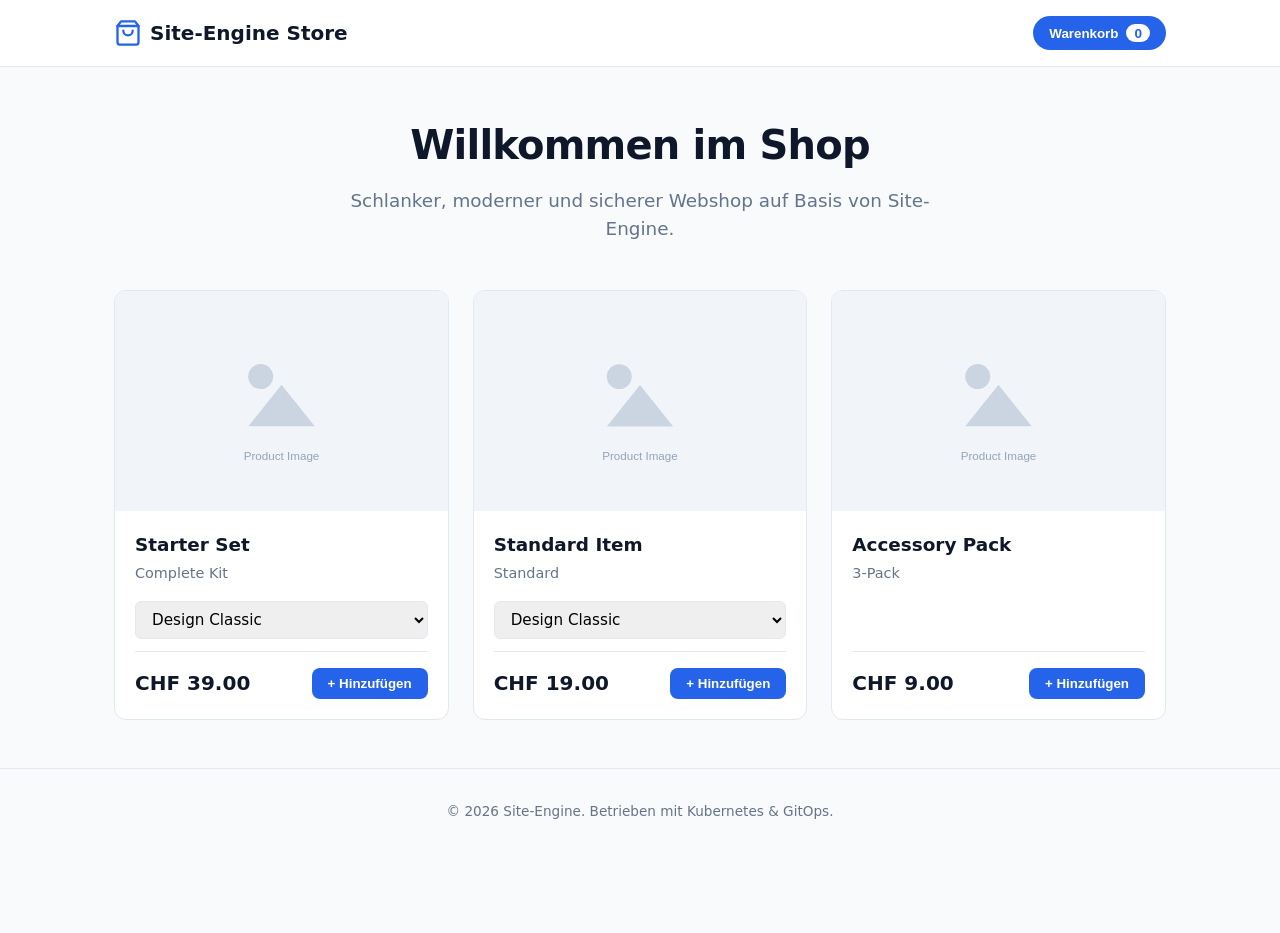
==== commit 5f15a2b0: "Bust cache: rename brand icon to logo.svg and disable 7-day asset caching" ====
--- a/app/public/index.html
+++ b/app/public/index.html
@@ -4,7 +4,7 @@
   <meta charset="utf-8">
   <meta name="viewport" content="width=device-width, initial-scale=1, viewport-fit=cover">
   <meta name="description" content="Site-Engine – Lean, secure and modern eCommerce storefront.">
-  <link rel="icon" href="img/favicon.svg" type="image/svg+xml">
+  <link rel="icon" href="img/favicon.svg?v=2" type="image/svg+xml">
   <title>Site-Engine Store</title>
   <style>
     :root {
@@ -80,7 +80,7 @@
   <header>
     <div class="nav">
       <a href="/" class="brand">
-        <img src="img/favicon.svg" alt="Logo">
+        <img src="img/logo.svg" alt="Logo">
         <span id="brand-name">Site-Engine Store</span>
       </a>
       <button class="cart-btn" onclick="openCart()">
